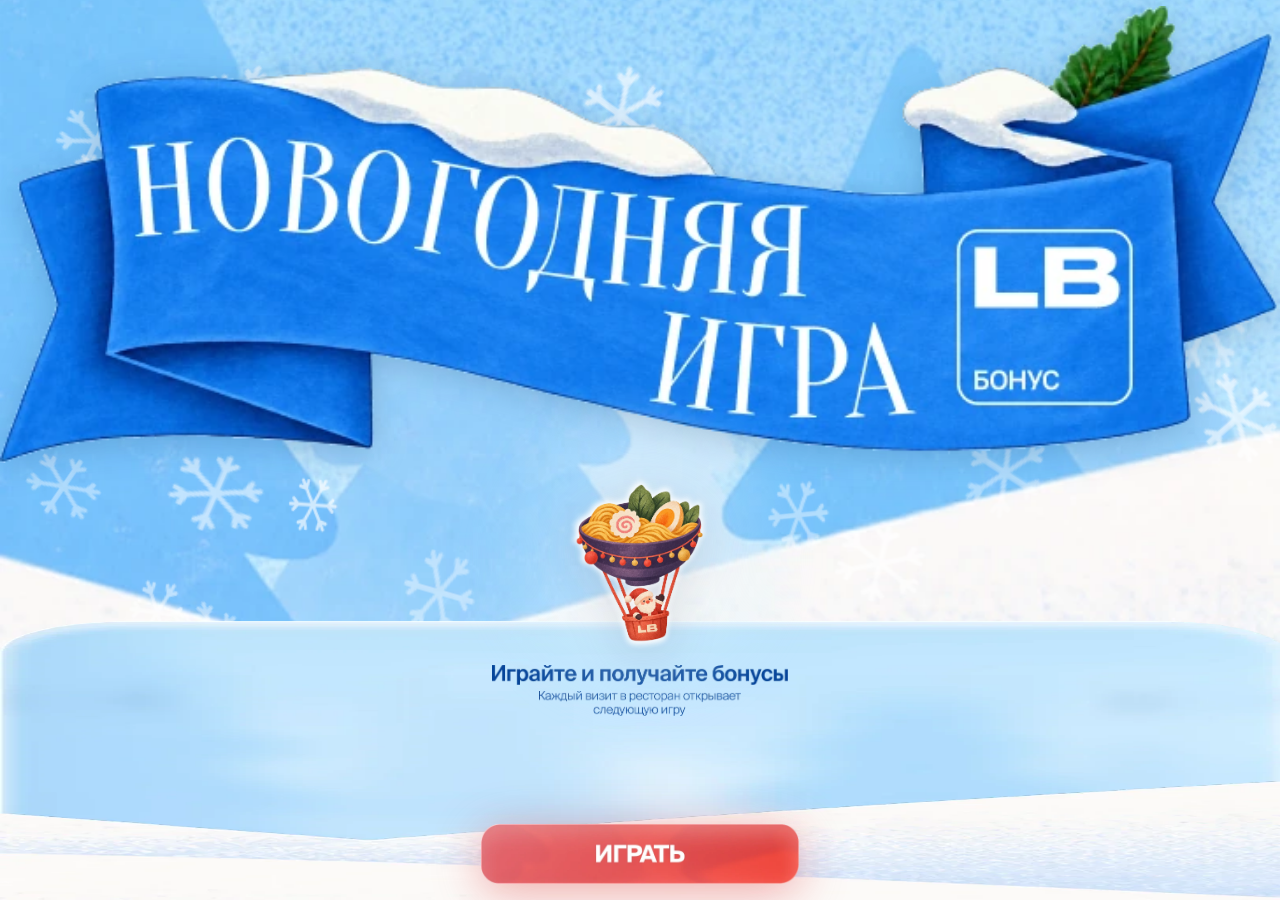
==== index.html @ a358e7d7 "fix(safari): fix bottom buttons visibility in Telegram webview across all screens" ====
<!DOCTYPE html>
<html lang="ru">
<head>
    <meta charset="UTF-8">
    <meta name="viewport" content="width=device-width, initial-scale=1.0, maximum-scale=1.0, user-scalable=no, viewport-fit=cover">
    <meta name="apple-mobile-web-app-capable" content="yes">
    <meta name="apple-mobile-web-app-status-bar-style" content="black-translucent">
    <meta name="mobile-web-app-capable" content="yes">
    <meta name="theme-color" content="#7bb5e8">
    <title>Новогодняя Игра — Полет Деда Мороза на воке</title>
    <link rel="stylesheet" href="style.css?v=3.6.0">
    <!-- Non-blocking high performance font loading (instant page load on mobile) -->
    <link rel="preconnect" href="https://fonts.googleapis.com" crossorigin>
    <link rel="preconnect" href="https://fonts.gstatic.com" crossorigin>
    <link rel="stylesheet" href="https://fonts.googleapis.com/css2?family=Cormorant+Garamond:wght@600;700&family=Oranienbaum&family=Rubik:ital,wght@0,400;0,600;0,700;0,800;0,900;1,700;1,900&display=swap" media="print" onload="this.media='all'">
    <noscript>
        <link rel="stylesheet" href="https://fonts.googleapis.com/css2?family=Cormorant+Garamond:wght@600;700&family=Oranienbaum&family=Rubik:ital,wght@0,400;0,600;0,700;0,800;0,900;1,700;1,900&display=swap">
    </noscript>
    <!-- Preload critical screen transition assets for 100% flicker-free navigation -->
    <link rel="preload" as="image" href="assets/rules_title_banner.webp?v=3.2.0">
    <link rel="preload" as="image" href="assets/rules_card_1.webp">
    <link rel="preload" as="image" href="assets/rules_card_2.webp">
    <link rel="preload" as="image" href="assets/rules_card_3.webp">
    <link rel="preload" as="image" href="assets/rules_card_4.webp">
    <link rel="preload" as="image" href="assets/rules_card_5.webp">
    <link rel="preload" as="image" href="assets/rules_card_6.webp">
    <link rel="preload" as="image" href="assets/btn_next.svg">
    <link rel="preload" as="image" href="assets/btn_skip.svg">
    <link rel="preload" as="image" href="assets/rules_btn_start.webp">
</head>
<body>
    <div id="gameContainer">
        <!-- Universal Background Sky (Stable, single background for 100% flicker-free transitions) -->
        <img id="bgSky" src="assets/01_cover_bg.webp" class="figma-bg-sky" alt="Фон неба">

        <!-- Dynamic Falling Snow Canvas -->
        <canvas id="snowCanvas"></canvas>

        <!-- Main Game Canvas (World, Obstacles, Food, Santa) -->
        <canvas id="gameCanvas"></canvas>

        <!-- Gameplay HUD (Matches Figma node 1107:8 1:1) -->
        <div id="hud" class="hidden">
            <div class="hud-top-bar">
                <div id="heartsContainer" class="hud-hearts">
                    <img src="assets/heart.webp" class="hud-heart active" alt="Жизнь 1">
                    <img src="assets/heart.webp" class="hud-heart active" alt="Жизнь 2">
                    <img src="assets/heart.webp" class="hud-heart active" alt="Жизнь 3">
                </div>
                <div id="scoreBadge" class="hud-score-badge">БАЛЛЫ: 0 / 300</div>
            </div>

            <!-- Full-width Progress Bar with Sliding Santa -->
            <div class="hud-progress-container">
                <div class="hud-progress-track">
                    <div id="progressFill" class="hud-progress-fill"></div>
                    <img id="progressCoin" src="assets/progress_santa.webp" class="hud-progress-coin" alt="Дед Мороз">
                </div>
            </div>
        </div>

        <!-- SCREEN 1: Cover Screen -->
        <div id="startScreen" class="cover-elements-container">
            <div class="cover-top-box">
                <img src="assets/cover_title_banner.webp" class="cover-ribbon-banner" alt="Новогодняя Игра">
            </div>
            <div class="cover-santa-wrapper">
                <div class="santa-glow-circle"></div>
                <img src="assets/cover_santa.webp" class="cover-santa" alt="Дед Мороз на воке">
            </div>
            <div class="cover-bottom-plate-box">
                <img src="assets/cover_plate.webp" class="cover-plate-bg" alt="Плашка">
                <div class="cover-plate-content">
                    <div class="cover-text-group">
                        <img src="assets/cover_title.webp?v=3.1.0" class="cover-title-img" alt="Играйте и получайте бонусы">
                        <img src="assets/cover_subtitle.webp?v=3.1.0" class="cover-subtitle-img" alt="Каждый визит в ресторан открывает следующую игру">
                    </div>
                    <button id="playBtn" class="cover-play-btn" type="button" aria-label="ИГРАТЬ">
                        <img src="assets/cover_btn_play.webp?v=3.4.0" class="cover-play-btn-img" alt="ИГРАТЬ">
                    </button>
                </div>
            </div>
        </div>
        <!-- SCREEN 2: Rules Slider Screen (6 правил 1:1 как в игра_ловля) -->
        <div id="rulesScreen" class="rules-screen-container hidden">
            <!-- 1. Top Ribbon Banner -->
            <div class="rules-top-box">
                <img src="assets/rules_title_banner.webp?v=3.2.0" class="rules-ribbon-banner" alt="Правила">
            </div>

            <!-- 2. Central Card Slider & Pagination Dots -->
            <div class="rules-card-container">
                <div id="rulesCardSlot" class="rules-card-slot">
                    <img src="assets/rules_card_1.webp" class="rules-card-img" alt="Правило 1: Время взлетать!">
                </div>
                <div id="rulesPagination" class="rules-pagination">
                    <span class="pagination-dot active" data-index="0"></span>
                    <span class="pagination-dot" data-index="1"></span>
                    <span class="pagination-dot" data-index="2"></span>
                    <span class="pagination-dot" data-index="3"></span>
                    <span class="pagination-dot" data-index="4"></span>
                    <span class="pagination-dot" data-index="5"></span>
                </div>
            </div>

            <!-- 3. Bottom Buttons: Далее + Пропустить (слайды 0..4) или Старт (слайд 5) -->
            <div id="rulesBottomBox" class="rules-bottom-box">
                <div id="dualButtonsGroup" class="rules-buttons-group">
                    <button id="rulesNextBtn" class="rules-svg-btn rules-btn-next" type="button" aria-label="Далее">
                        <img src="assets/btn_next.svg" class="rules-btn-img" alt="Далее">
                    </button>
                    <button id="rulesSkipBtn" class="rules-svg-btn rules-btn-skip" type="button" aria-label="Пропустить">
                        <img src="assets/btn_skip.svg" class="rules-btn-img" alt="Пропустить">
                    </button>
                </div>
                <div id="singleStartGroup" class="rules-buttons-group hidden">
                    <button id="rulesStartBtn" class="rules-svg-btn rules-btn-start" type="button" aria-label="Старт">
                        <img src="assets/rules_btn_start.webp" class="rules-btn-img rules-btn-img-start" alt="Старт">
                    </button>
                </div>
            </div>
        </div>

        <!-- SCREEN 3: Countdown (3..2..1) -->
        <div id="countdownOverlay" class="screen-overlay hidden">
            <div class="countdown-card">
                <img id="cnt3" class="countdown-number" src="assets/count_3.webp" alt="3">
                <img id="cnt2" class="countdown-number" src="assets/count_2.webp" alt="2">
                <img id="cnt1" class="countdown-number" src="assets/count_1.webp" alt="1">
            </div>
        </div>

        <!-- Pause Modal -->
        <div id="pauseModal" class="modal-overlay hidden">
            <div class="modal-card">
                <h2>ИГРА НА ПАУЗЕ</h2>
                <p style="margin: 10px 0 20px; color: #555;">Сделайте перерыв и возвращайтесь к полету!</p>
                <button id="resumeBtn" class="modal-primary-btn" type="button">ПРОДОЛЖИТЬ</button>
            </div>
        </div>

        <!-- SCREEN 4: Экран результатов (УРОВЕНЬ: ЧЕМПИОН) 1:1 как в игра_ловля -->
        <div id="resultScreen" class="result-screen-container hidden">
            <!-- Зимняя ель слева (Figma 1:1) -->
            <img src="assets/rules_fir_tree.webp" class="rules-fir-tree" alt="Елка">

            <!-- Верхняя лента "УРОВЕНЬ: ЧЕМПИОН" -->
            <div class="result-top-box">
                <img src="assets/result_title_banner.webp" class="result-ribbon-banner" alt="Уровень: Чемпион">
            </div>

            <!-- Центральная плашка с блюдами и динамическими баллами -->
            <div class="result-card-container">
                <div class="result-card-box">
                    <img src="assets/result_plate_card.webp" class="result-plate-bg" alt="Вы заработали">
                    <div class="result-card-content">
                        <!-- Динамические баллы "+300" и монетка LB -->
                        <div class="result-score-row">
                            <span id="resultScoreValue" class="result-score-text">+300</span>
                            <img src="assets/result_coin.webp" class="result-coin-icon" alt="LB Монета">
                        </div>
                        <!-- Текстовый блок попыток и лучшего результата -->
                        <div class="result-stats-block">
                            <div id="resultAttemptsText" class="result-stat-line">Осталось попыток: 2/3</div>
                            <div id="resultBestScoreText" class="result-stat-line">Ваш лучший результат: 300</div>
                        </div>
                    </div>
                </div>
            </div>

            <!-- Нижний блок кнопок: Забрать бонусы + Попробовать еще раз -->
            <div class="result-bottom-box">
                <button id="btnClaimBonus" class="result-action-btn" type="button" aria-label="Забрать бонусы">
                    <img src="assets/result_btn_claim.webp" class="result-btn-img" alt="Забрать бонусы">
                </button>
                <button id="btnRetryGame" class="result-action-btn" type="button" aria-label="Попробовать еще раз">
                    <img src="assets/result_btn_retry.webp" class="result-btn-img" alt="Попробовать еще раз">
                </button>
            </div>
        </div>

        <!-- SCREEN 5: Финальный экран "СПАСИБО ЗА ВИЗИТ!" (1:1 из игра 3 в ряд) -->
        <div id="finalScreen" class="exit-screen-container hidden">
            <!-- Верхняя праздничная лента "СПАСИБО ЗА ВИЗИТ!" -->
            <div class="exit-ribbon-wrapper">
                <img src="assets/final_title_banner.webp?v=3.0.0" class="exit-ribbon-banner" alt="Спасибо за визит!">
            </div>

            <!-- Персонаж: Дед Мороз в воздушном шаре-воке с черной картой LB -->
            <div class="exit-santa-wrapper">
                <div class="santa-glow-circle"></div>
                <img src="assets/final_santa_balloon.webp?v=3.0.0" class="exit-santa-img" alt="Дед Мороз в воке с картой LB Бонус">
            </div>

            <!-- Ледяная плашка лояльности 1:1 как в игра 3 в ряд -->
            <div class="exit-card-box">
                <img src="assets/exit_card_clean.webp?v=3.0.0" class="exit-card-bg" alt="Ледяная плашка">
                <div class="exit-card-content">
                    <div class="exit-text-group">
                        <h2 class="exit-heading">Бонусы уже на карте<br>лояльности!<br>Ждем вас снова!</h2>
                        <p class="exit-subheading">Играйте и получайте бонусы. Каждый визит в ресторан открывает следующую игру</p>
                        <p class="exit-footnote">Списывайте до 20% от стоимости заказа в любом проекте LB Бонус до 31.01</p>
                    </div>
                    <button id="btnFinalExit" class="exit-btn-quit" type="button" aria-label="ВЫЙТИ">
                        <img src="assets/final_btn_exit.webp?v=3.0.0" class="exit-btn-quit-img" alt="ВЫЙТИ">
                    </button>
                </div>
            </div>
        </div>
    </div>

    <!-- Scripts -->
    <script src="game.js?v=3.6.0"></script>
</body>
</html>
---- style.css ----
@import url('https://fonts.googleapis.com/css2?family=Cormorant+Garamond:wght@600;700&family=Inter:wght@400;500;600;700;800&family=Rubik:ital,wght@0,400;0,600;0,700;0,800;0,900;1,700;1,900&display=swap');

@font-face {
    font-family: 'Suisse Intl';
    src: url('fonts/SuisseIntl-Regular.woff2') format('woff2'),
         url('fonts/SuisseIntl-Regular.woff') format('woff'),
         url('fonts/SuisseIntl-Regular.otf') format('opentype');
    font-weight: 400;
    font-style: normal;
    font-display: swap;
}

@font-face {
    font-family: 'Suisse Intl';
    src: url('fonts/SuisseIntl-Medium.woff2') format('woff2'),
         url('fonts/SuisseIntl-Medium.woff') format('woff'),
         url('fonts/SuisseIntl-Medium.otf') format('opentype');
    font-weight: 500;
    font-style: normal;
    font-display: swap;
}

@font-face {
    font-family: 'Suisse Intl';
    src: url('fonts/SuisseIntl-SemiBold.woff2') format('woff2'),
         url('fonts/SuisseIntl-SemiBold.woff') format('woff'),
         url('fonts/SuisseIntl-SemiBold.otf') format('opentype');
    font-weight: 600;
    font-style: normal;
    font-display: swap;
}

@font-face {
    font-family: 'Suisse Intl';
    src: url('fonts/SuisseIntl-Bold.woff2') format('woff2'),
         url('fonts/SuisseIntl-Bold.woff') format('woff'),
         url('fonts/SuisseIntl-Bold.otf') format('opentype');
    font-weight: 700;
    font-style: normal;
    font-display: swap;
}

@font-face {
    font-family: 'Oranienbaum';
    src: url('assets/fonts/Oranienbaum-Regular.ttf') format('truetype');
    font-weight: 400;
    font-style: normal;
}

@font-face {
    font-family: 'Cormorant Garamond';
    src: url('assets/fonts/CormorantGaramond-Bold.woff2') format('woff2');
    font-weight: 700;
    font-style: normal;
}

* {
    box-sizing: border-box;
    margin: 0;
    padding: 0;
    user-select: none;
    -webkit-user-select: none;
    touch-action: manipulation;
}

.hidden {
    display: none !important;
}

html {
    width: 100%;
    height: 100%;
    height: var(--app-height, 100%);
    margin: 0;
    padding: 0;
    overflow: hidden;
    background: #7bb5e8;
}

body {
    background: #7bb5e8;
    width: 100%;
    height: 100%;
    height: var(--app-height, 100%);
    max-height: var(--app-height, 100%);
    margin: 0;
    padding: 0;
    display: flex;
    justify-content: center;
    align-items: center;
    font-family: 'Rubik', sans-serif;
    overflow: hidden;
    color: #1a2a3a;
    overscroll-behavior: none;
    -webkit-overflow-scrolling: none;
    touch-action: manipulation;
    -webkit-tap-highlight-color: transparent;
    position: fixed;
    inset: 0;
}

/* Hide Netlify attribution badge so it never obscures game buttons */
[data-netlify-badge],
.netlify-badge,
[class*="netlify-badge"],
[id*="netlify-badge"],
a[href*="netlify.com"],
iframe[src*="netlify"] {
    display: none !important;
    visibility: hidden !important;
    pointer-events: none !important;
    opacity: 0 !important;
    width: 0 !important;
    height: 0 !important;
    clip: rect(0, 0, 0, 0) !important;
}

/* ========================================================
   Main Game Container — 100% Full Screen
   ======================================================== */
#gameContainer {
    position: relative;
    width: 100%;
    height: 100%;
    height: var(--app-height, 100%);
    max-height: var(--app-height, 100%);
    max-width: 100vw;
    background: #7bb5e8;
    overflow: hidden;
    margin: 0 auto;
}

/* Universal Background Sky (Permanent, stable, zero repaint) */
.figma-bg-sky {
    position: absolute;
    inset: 0;
    width: 100%;
    height: 100%;
    object-fit: cover;
    object-position: center bottom;
    z-index: 1;
    pointer-events: none;
}

/* Authentic Winter Fir Tree (1:1 from Figma Screen 2 & Screen 4) */
.rules-fir-tree {
    position: absolute;
    left: 0;
    bottom: 6.35%;
    width: 32.3%;
    height: auto;
    object-fit: contain;
    pointer-events: none;
    z-index: 3;
}

@media (max-height: 760px) {
    .rules-fir-tree {
        width: 29%;
        bottom: 5.5%;
    }
}

@media (max-height: 660px) {
    .rules-fir-tree {
        width: 26%;
        bottom: 4.5%;
    }
}

/* Dynamic Falling Snow Canvas */
#snowCanvas {
    position: absolute;
    top: 0;
    left: 0;
    width: 100%;
    height: 100%;
    z-index: 2;
    pointer-events: none;
}

/* Main Game Canvas (World, Obstacles, Food, Santa) */
#gameCanvas {
    position: absolute;
    top: 0;
    left: 0;
    width: 100%;
    height: 100%;
    z-index: 3;
}

/* Base Screen Overlay */
.screen-overlay {
    position: absolute;
    top: 0;
    left: 0;
    width: 100%;
    height: 100%;
    z-index: 4;
    overflow: hidden;
    pointer-events: none;
}

/* ========================================================
   SCREEN 1: ОБЛОЖКА ИГРЫ (1:1 из игра_ловля)
   ======================================================== */
.cover-elements-container {
    position: absolute;
    top: 0;
    left: 0;
    width: 100%;
    height: 100%;
    height: var(--app-height, 100%);
    max-height: var(--app-height, 100%);
    display: flex;
    flex-direction: column;
    align-items: center;
    justify-content: space-between;
    padding: 0;
    z-index: 5;
    pointer-events: none;
    overflow: hidden;
    transition: opacity 0.3s ease-out;
    box-sizing: border-box;
}

.cover-top-box {
    width: 100%;
    display: flex;
    justify-content: center;
    padding-top: calc(max(6px, env(safe-area-inset-top)));
    z-index: 6;
    flex-shrink: 0;
    pointer-events: none;
    overflow: visible;
}

.cover-ribbon-banner {
    width: 100vw;
    max-width: 100%;
    height: auto;
    object-fit: contain;
    flex-shrink: 0;
    pointer-events: none;
    filter: drop-shadow(0 6px 16px rgba(10, 45, 90, 0.20));
}

.cover-santa-wrapper {
    position: relative;
    top: 15px;
    flex: 1;
    min-height: 0;
    width: 100%;
    display: flex;
    justify-content: center;
    align-items: center;
    z-index: 10;
    pointer-events: none;
    margin-top: -10px;
    margin-bottom: -15px;
}

.santa-glow-circle {
    position: absolute;
    width: clamp(240px, 36vh, 320px);
    height: clamp(240px, 36vh, 320px);
    border-radius: 50%;
    background: radial-gradient(circle, rgba(255, 255, 255, 0.45) 0%, rgba(200, 235, 255, 0.2) 50%, rgba(255, 255, 255, 0) 75%);
    filter: blur(14px);
    z-index: -1;
    pointer-events: none;
    animation: glowPulse 3.5s ease-in-out infinite alternate;
}

@keyframes glowPulse {
    0% { transform: scale(0.95); opacity: 0.7; }
    100% { transform: scale(1.08); opacity: 1; }
}

.cover-santa {
    max-width: min(440px, 96vw);
    max-height: 108%;
    width: auto;
    height: auto;
    object-fit: contain;
    pointer-events: none;
    filter: drop-shadow(0 10px 24px rgba(10, 45, 90, 0.16));
    animation: coverSantaFloat 3.6s ease-in-out infinite;
    transform-origin: center bottom;
}

@keyframes coverSantaFloat {
    0%, 100% { transform: scale(1.14) translateY(0) rotate(0deg); }
    30% { transform: scale(1.14) translateY(-6px) rotate(1.2deg); }
    70% { transform: scale(1.14) translateY(-2px) rotate(-1deg); }
}

@keyframes santaWalkFloat {
    0%, 100% { transform: translateY(0) rotate(0deg); }
    30% { transform: translateY(-6px) rotate(1.2deg); }
    70% { transform: translateY(-2px) rotate(-1deg); }
}

.cover-bottom-plate-box {
    position: relative;
    width: 100%;
    max-width: 100%;
    height: clamp(215px, 31vh, 285px);
    flex-shrink: 0;
    z-index: 8;
    display: flex;
    flex-direction: column;
    align-items: center;
    justify-content: flex-end;
    margin-top: auto;
    margin-bottom: 0;
    overflow: visible;
    pointer-events: none;
}

.cover-plate-bg {
    position: absolute;
    bottom: 0;
    left: 0;
    width: 100%;
    height: 100%;
    object-fit: fill;
    display: block;
    pointer-events: none;
}

.cover-plate-content {
    position: relative;
    z-index: 9;
    width: 100%;
    height: 100%;
    display: flex;
    flex-direction: column;
    align-items: center;
    justify-content: flex-start;
    padding-top: clamp(26px, 4vh, 38px);
    padding-left: 20px;
    padding-right: 20px;
    padding-bottom: calc(max(10px, env(safe-area-inset-bottom)) + 6px);
    pointer-events: auto;
    box-sizing: border-box;
}

.cover-text-group {
    width: min(320px, 88vw);
    display: flex;
    flex-direction: column;
    align-items: center;
    justify-content: flex-start;
    margin-top: 8px;
    margin-bottom: clamp(6px, 1.4vh, 14px);
    flex-shrink: 0;
}

.cover-title-img {
    width: calc(min(320px, 88vw) * (289 / 312));
    max-height: clamp(28px, 4vh, 38px);
    height: auto;
    object-fit: contain;
    display: block;
    margin-bottom: 6px;
    flex-shrink: 0;
}

.cover-subtitle-img {
    width: min(224px, 68vw);
    max-height: clamp(20px, 2.8vh, 28px);
    height: auto;
    object-fit: contain;
    display: block;
    flex-shrink: 0;
}

.cover-play-btn {
    background: transparent;
    border: none;
    outline: none;
    cursor: pointer;
    padding: 0;
    margin: 0;
    display: flex;
    justify-content: center;
    align-items: center;
    transition: transform 0.12s ease, filter 0.12s ease;
    margin-top: auto;
    flex-shrink: 0;
}

.cover-play-btn-img {
    width: min(340px, 88vw);
    max-height: clamp(48px, 7vh, 60px);
    height: auto;
    object-fit: contain;
    display: block;
    pointer-events: none;
    filter: drop-shadow(0 8px 24px rgba(220, 45, 45, 0.40));
}

.cover-play-btn:active {
    transform: scale(0.96);
    filter: brightness(0.95);
}

/* ========================================================
   SCREEN 2: ЭКРАН ПРАВИЛ (1:1 из игра_ловля)
   ======================================================== */
.rules-screen-container {
    position: absolute;
    top: 0;
    left: 0;
    width: 100%;
    height: 100%;
    height: var(--app-height, 100%);
    max-height: var(--app-height, 100%);
    display: flex;
    flex-direction: column;
    align-items: center;
    justify-content: space-between;
    padding-top: calc(max(4px, env(safe-area-inset-top)));
    padding-bottom: calc(max(8px, env(safe-area-inset-bottom)) + 4px);
    z-index: 10;
    pointer-events: auto;
    overflow: hidden;
    animation: fadeInScreen 0.28s ease-out;
    box-sizing: border-box;
}

@keyframes fadeInScreen {
    from { opacity: 0; transform: scale(0.99); }
    to { opacity: 1; transform: scale(1); }
}

.rules-top-box {
    width: 100%;
    display: flex;
    justify-content: center;
    padding-top: calc(max(4px, env(safe-area-inset-top)));
    z-index: 11;
    flex-shrink: 0;
    pointer-events: none;
}

.rules-ribbon-banner {
    width: 100vw;
    max-width: 100%;
    max-height: clamp(65px, 11vh, 95px);
    height: auto;
    object-fit: contain;
    flex-shrink: 0;
    pointer-events: none;
    filter: drop-shadow(0 6px 16px rgba(10, 45, 90, 0.20));
    image-rendering: -webkit-optimize-contrast;
}

.rules-card-container {
    flex: 1;
    width: 100%;
    display: flex;
    flex-direction: column;
    align-items: center;
    justify-content: center;
    padding: 0 8px;
    margin-top: 0;
    margin-bottom: 0;
    z-index: 12;
    min-height: 0;
}

.rules-card-slot {
    width: min(316px, 82vw, calc((var(--app-height, 100vh) - 250px) * 0.95));
    aspect-ratio: 1 / 1;
    display: flex;
    align-items: center;
    justify-content: center;
    position: relative;
    flex-shrink: 0;
}

.rules-card-img {
    width: 100%;
    height: 100%;
    object-fit: contain;
    filter: drop-shadow(0 14px 30px rgba(10, 45, 90, 0.20));
    pointer-events: none;
    user-select: none;
    display: block;
    transition: opacity 0.15s ease-out;
}

.rules-pagination {
    display: flex;
    align-items: center;
    justify-content: center;
    gap: 8px;
    margin-top: 14px;
    margin-bottom: 0;
    z-index: 12;
    flex-shrink: 0;
}

.pagination-dot {
    width: 9px;
    height: 9px;
    border-radius: 50%;
    background-color: rgba(255, 255, 255, 0.45);
    transition: all 0.2s ease;
    box-shadow: 0 1px 3px rgba(0, 0, 0, 0.15);
    cursor: pointer;
}

.pagination-dot.active {
    width: 11px;
    height: 11px;
    background-color: #FFFFFF;
    box-shadow: 0 0 6px rgba(255, 255, 255, 0.9), 0 2px 4px rgba(10, 45, 90, 0.25);
    transform: scale(1.15);
}

.rules-bottom-box {
    width: 100%;
    display: flex;
    flex-direction: column;
    align-items: center;
    z-index: 12;
    flex-shrink: 0;
}

.rules-buttons-group {
    width: 100%;
    display: flex;
    flex-direction: column;
    align-items: center;
    gap: 0px;
}

.rules-svg-btn {
    background: transparent;
    border: none;
    outline: none;
    cursor: pointer;
    padding: 0;
    margin: 0;
    display: flex;
    justify-content: center;
    align-items: center;
    transition: transform 0.12s ease, filter 0.12s ease;
}

.rules-btn-skip {
    margin-top: -38px;
}

.rules-btn-img {
    width: min(340px, 90vw);
    max-height: clamp(46px, 6.8vh, 56px);
    height: auto;
    object-fit: contain;
    display: block;
    pointer-events: none;
}

.rules-btn-img-start {
    width: min(330px, 88vw);
    max-height: clamp(46px, 6.8vh, 56px);
    height: auto;
    margin-top: -6px;
    margin-bottom: 4px;
}

.rules-svg-btn:active {
    transform: scale(0.96);
    filter: brightness(0.95);
}

/* ========================================================
   SCREEN 4: RESULT SCREEN (Размер плашек и кнопок 1:1 из игра 3 в ряд)
   ======================================================== */
.result-screen-container {
    position: absolute;
    inset: 0;
    width: 100%;
    height: 100%;
    height: var(--app-height, 100%);
    max-height: var(--app-height, 100%);
    z-index: 25;
    display: flex;
    flex-direction: column;
    align-items: center;
    justify-content: space-between;
    padding-top: calc(max(6px, env(safe-area-inset-top)) + 2px);
    padding-bottom: calc(max(10px, env(safe-area-inset-bottom)) + 6px);
    animation: fadeInScreen 0.28s ease-out;
    pointer-events: auto;
    box-sizing: border-box;
    overflow: hidden;
}

/* Верхняя лента */
.result-top-box {
    width: 100%;
    display: flex;
    justify-content: center;
    align-items: flex-start;
    flex-shrink: 0;
    pointer-events: none;
    z-index: 12;
}

.result-ribbon-banner {
    width: min(360px, 94vw);
    max-height: clamp(65px, 11vh, 92px);
    height: auto;
    object-fit: contain;
    display: block;
    filter: drop-shadow(0 6px 16px rgba(10, 45, 90, 0.20));
}

/* Центральная плашка набранных баллов (1:1 из игра 3 в ряд) */
.result-card-container {
    flex: 1;
    width: 100%;
    display: flex;
    align-items: center;
    justify-content: center;
    padding: 0 12px;
    z-index: 12;
    min-height: 0;
    margin-top: 2px;
    margin-bottom: 4px;
}

.result-card-box {
    position: relative;
    width: min(316px, 82vw, calc((var(--app-height, 100vh) - 260px) * 0.90));
    aspect-ratio: 740 / 744;
    max-height: calc(var(--app-height, 100vh) - 250px);
    display: flex;
    align-items: center;
    justify-content: center;
    flex-shrink: 0;
}

.result-plate-bg {
    position: absolute;
    inset: 0;
    width: 100%;
    height: 100%;
    object-fit: contain;
    filter: drop-shadow(0 14px 30px rgba(10, 45, 90, 0.20));
    pointer-events: none;
}

.result-card-content {
    position: relative;
    z-index: 2;
    width: 100%;
    height: 100%;
    display: flex;
    flex-direction: column;
    align-items: center;
    justify-content: flex-start;
    padding-top: 24%;
}

/* Строка динамического счета "+300" и большая монетка */
.result-score-row {
    display: flex;
    align-items: center;
    justify-content: center;
    gap: 8px;
    margin-bottom: 4%;
}

.result-score-text {
    font-family: 'Suisse Intl', -apple-system, BlinkMacSystemFont, "Segoe UI", Roboto, sans-serif;
    font-weight: 700;
    font-size: clamp(38px, 11vw, 56px);
    line-height: 0.99;
    letter-spacing: -0.03em;
    color: #05449A;
    -webkit-text-stroke: 1.2px #0039B5;
    paint-order: stroke fill;
    text-shadow: none;
}

.result-coin-icon {
    width: clamp(42px, 11vw, 58px);
    height: clamp(42px, 11vw, 58px);
    object-fit: contain;
    filter: drop-shadow(0 4px 8px rgba(220, 80, 0, 0.35));
    transform: translateY(-2px);
    flex-shrink: 0;
}

/* Блок статистики: Осталось попыток / Лучший результат */
.result-stats-block {
    display: flex;
    flex-direction: column;
    align-items: center;
    justify-content: center;
    gap: 3px;
}

.result-stat-line {
    font-family: 'Suisse Intl', sans-serif;
    font-weight: 500;
    font-size: clamp(13px, 3.6vw, 15px);
    line-height: 1.3;
    letter-spacing: -0.02em;
    color: #05449A;
    text-align: center;
}

/* Нижний блок кнопок */
.result-bottom-box {
    width: 100%;
    display: flex;
    flex-direction: column;
    align-items: center;
    justify-content: center;
    gap: 0;
    z-index: 12;
    flex-shrink: 0;
    margin-top: auto;
}

.result-action-btn {
    background: transparent;
    border: none;
    outline: none;
    padding: 0;
    margin: 0;
    cursor: pointer;
    display: flex;
    justify-content: center;
    align-items: center;
    width: min(330px, 88vw);
    max-height: clamp(46px, 6.8vh, 56px);
    transition: transform 0.12s ease, filter 0.12s ease;
    -webkit-tap-highlight-color: transparent;
}

.result-action-btn:active {
    transform: scale(0.96);
    filter: brightness(0.95);
}

.result-action-btn:nth-child(2) {
    margin-top: clamp(-14px, -2vh, -6px);
}

.result-btn-img {
    width: 100%;
    max-height: clamp(46px, 6.8vh, 56px);
    height: auto;
    object-fit: contain;
    display: block;
    pointer-events: none;
}


/* ========================================================
   Gameplay HUD — 100% Matches Figma node 1107:8
   ======================================================== */
#hud {
    position: absolute;
    top: 0;
    left: 0;
    right: 0;
    box-sizing: border-box;
    z-index: 12;
    pointer-events: none;
    padding: calc(max(14px, env(safe-area-inset-top)) + 8px) 20px 0 20px;
}

.hud-top-bar {
    display: flex;
    justify-content: space-between;
    align-items: center;
    width: 100%;
}

.hud-hearts {
    display: flex;
    gap: 5px;
    align-items: center;
}

.hud-heart {
    width: 26px;
    height: 24px;
    object-fit: contain;
    filter: drop-shadow(0 2px 4px rgba(0, 0, 0, 0.25));
    transition: transform 0.2s ease, filter 0.2s ease, opacity 0.2s ease;
}

.hud-heart.lost {
    filter: grayscale(1) opacity(0.28);
    transform: scale(0.88);
}

.hud-score-badge {
    background: linear-gradient(180deg, #ff8412 0%, #ff5e00 100%);
    border: 1.5px solid rgba(255, 255, 255, 0.45);
    border-radius: 20px;
    padding: 6px 18px;
    font-family: 'Rubik', sans-serif;
    font-weight: 900;
    font-size: 15px;
    color: #ffffff;
    letter-spacing: 0.5px;
    box-shadow: 0 4px 14px rgba(255, 94, 0, 0.45);
    white-space: nowrap;
}

.hud-progress-container {
    width: 100%;
    margin-top: 10px;
    position: relative;
    padding: 0 2px;
}

.hud-progress-track {
    position: relative;
    width: 100%;
    height: 10px;
    background: rgba(255, 255, 255, 0.45);
    border-radius: 10px;
    overflow: visible;
    box-shadow: inset 0 1px 3px rgba(0, 0, 0, 0.2);
}

.hud-progress-fill {
    width: 0%;
    height: 100%;
    background: linear-gradient(90deg, #ff9f1c 0%, #ff5e00 100%);
    border-radius: 10px;
    transition: width 0.15s ease-out;
}

.hud-progress-coin {
    position: absolute;
    top: 50%;
    left: 0%;
    transform: translate(-50%, -50%);
    width: 32px;
    height: 32px;
    object-fit: contain;
    filter: drop-shadow(0 2px 6px rgba(0, 0, 0, 0.35));
    transition: left 0.15s ease-out;
    pointer-events: none;
    z-index: 2;
}

/* ========================================================
   SCREEN 3: Countdown (3..2..1)
   ======================================================== */
#countdownOverlay {
    position: absolute;
    inset: 0;
    display: flex;
    justify-content: center;
    align-items: center;
    background: transparent;
    pointer-events: none;
    z-index: 15;
}

.countdown-card {
    position: absolute;
    top: clamp(90px, 15vh, 140px);
    bottom: calc(max(16px, env(safe-area-inset-bottom)) + 20px);
    left: 50%;
    transform: translateX(-50%);
    width: min(352px, 90%);
    background: rgba(255, 255, 255, 0.08);
    backdrop-filter: blur(5px);
    -webkit-backdrop-filter: blur(5px);
    border: 1.5px solid rgba(255, 255, 255, 0.65);
    border-radius: 20px;
    box-shadow: 0 5px 15px rgba(0, 0, 0, 0.08),
                inset 1px 1px 2px rgba(255, 255, 255, 0.7),
                inset -1px -1px 2px rgba(255, 255, 255, 0.25);
    pointer-events: none;
    overflow: hidden;
    display: flex;
    justify-content: center;
    align-items: center;
}

.countdown-number {
    position: absolute;
    height: clamp(100px, 18vh, 140px);
    width: auto;
    object-fit: contain;
    filter: drop-shadow(0 10px 20px rgba(220, 60, 0, 0.35));
    opacity: 0;
    pointer-events: none;
    will-change: transform, opacity;
}

.countdown-number.active {
    animation: smoothCountdownPop 0.95s cubic-bezier(0.2, 0.8, 0.25, 1) forwards;
}

@keyframes smoothCountdownPop {
    0% {
        transform: scale(0.4);
        opacity: 0;
    }
    22% {
        transform: scale(1.1);
        opacity: 1;
    }
    40% {
        transform: scale(1.0);
        opacity: 1;
    }
    78% {
        transform: scale(1.0);
        opacity: 1;
    }
    100% {
        transform: scale(0.9);
        opacity: 0;
    }
}

/* ========================================================
   Pause Modal
   ======================================================== */
.modal-overlay {
    position: absolute;
    top: 0;
    left: 0;
    width: 100%;
    height: 100%;
    background: rgba(10, 25, 45, 0.65);
    backdrop-filter: blur(10px);
    -webkit-backdrop-filter: blur(10px);
    display: flex;
    justify-content: center;
    align-items: center;
    z-index: 20;
    pointer-events: auto;
}

.modal-card {
    background: rgba(255, 255, 255, 0.95);
    border-radius: 24px;
    padding: 32px 24px;
    text-align: center;
    width: 310px;
    max-width: 86%;
    box-shadow: 0 16px 40px rgba(0, 0, 0, 0.3);
    animation: popModal 0.25s cubic-bezier(0.175, 0.885, 0.32, 1.275);
}

@keyframes popModal {
    0% { transform: scale(0.85); opacity: 0; }
    100% { transform: scale(1); opacity: 1; }
}

.modal-card h2 {
    font-family: 'Rubik', sans-serif;
    font-weight: 800;
    font-size: 20px;
    color: #1a2a3a;
    letter-spacing: 0.5px;
}

.modal-primary-btn {
    background: linear-gradient(180deg, #ff8412 0%, #ff5e00 100%);
    color: #ffffff;
    border: none;
    border-radius: 16px;
    padding: 14px 28px;
    font-family: 'Rubik', sans-serif;
    font-weight: 700;
    font-size: 16px;
    cursor: pointer;
    box-shadow: 0 6px 18px rgba(255, 94, 0, 0.35);
    transition: transform 0.12s ease;
    width: 100%;
}

.modal-primary-btn:active {
    transform: scale(0.96);
}



/* ========================================================
   SCREEN 5: Финальный экран "СПАСИБО ЗА ВИЗИТ!"
   (Расположение и масштаб элементов 1:1 из игра 3 в ряд)
   ======================================================== */
#finalScreen,
.exit-screen-container {
    position: absolute;
    inset: 0;
    width: 100%;
    height: 100%;
    height: var(--app-height, 100%);
    max-height: var(--app-height, 100%);
    z-index: 25;
    overflow: hidden;
    animation: fadeInScreen 0.3s ease-out forwards;
    pointer-events: auto;
    display: flex;
    flex-direction: column;
    align-items: center;
    justify-content: space-between;
    box-sizing: border-box;
}

.exit-ribbon-wrapper {
    position: absolute;
    top: 0;
    left: 0;
    width: 100%;
    display: flex;
    justify-content: center;
    align-items: center;
    padding-top: calc(max(6px, env(safe-area-inset-top)));
    z-index: 10;
    pointer-events: none;
}

.exit-ribbon-banner {
    width: 100vw;
    max-width: 100%;
    max-height: clamp(65px, 11vh, 95px);
    height: auto;
    object-fit: contain;
    filter: drop-shadow(0 8px 20px rgba(10, 45, 90, 0.22));
    display: block;
}

.exit-santa-wrapper {
    position: absolute;
    top: 18%;
    left: 50%;
    transform: translateX(-50%);
    width: min(334px, 88vw);
    height: 42%;
    max-height: 380px;
    display: flex;
    justify-content: center;
    align-items: center;
    z-index: 10;
    pointer-events: none;
}

.exit-santa-img {
    width: 100%;
    height: 100%;
    object-fit: contain;
    display: block;
    filter: drop-shadow(0 10px 24px rgba(10, 45, 90, 0.16));
    animation: santaWalkFloat 3.8s ease-in-out infinite;
}

.exit-card-box {
    position: absolute;
    bottom: 0;
    left: 0;
    width: 100%;
    height: clamp(230px, 35vh, 320px);
    min-height: 220px;
    max-height: 320px;
    z-index: 8;
    display: flex;
    flex-direction: column;
    align-items: center;
    justify-content: flex-end;
    overflow: visible;
    pointer-events: none;
}

.exit-card-bg {
    position: absolute;
    inset: 0;
    width: 100%;
    height: 100%;
    object-fit: fill;
    display: block;
    pointer-events: none;
    filter: drop-shadow(0 6px 20px rgba(10, 45, 90, 0.15));
}

.exit-card-content {
    position: relative;
    z-index: 9;
    width: 100%;
    height: 100%;
    display: flex;
    flex-direction: column;
    align-items: flex-start;
    justify-content: space-between;
    padding-top: clamp(28px, 4.5vh, 42px);
    padding-left: clamp(20px, 5.5vw, 26px);
    padding-right: clamp(20px, 5.5vw, 26px);
    padding-bottom: calc(max(10px, env(safe-area-inset-bottom)) + 8px);
    box-sizing: border-box;
    pointer-events: auto;
}

.exit-text-group {
    width: 100%;
    display: flex;
    flex-direction: column;
    align-items: flex-start;
    text-align: left;
    margin-bottom: clamp(4px, 1vh, 8px);
    pointer-events: none;
}

.exit-heading {
    font-family: 'Suisse Intl', 'Rubik', sans-serif;
    font-weight: 800;
    font-size: clamp(18px, 4.8vw, 22px);
    line-height: 1.16;
    color: #05449A;
    margin: 0 0 clamp(4px, 0.8vh, 6px) 0;
    letter-spacing: -0.2px;
}

.exit-subheading {
    font-family: 'Suisse Intl', 'Rubik', sans-serif;
    font-weight: 400;
    font-size: clamp(11.5px, 3vw, 13px);
    line-height: 1.34;
    color: #05449A;
    margin: 0 0 clamp(4px, 0.8vh, 6px) 0;
}

.exit-footnote {
    font-family: 'Suisse Intl', 'Rubik', sans-serif;
    font-weight: 400;
    font-size: clamp(9px, 2.3vw, 10.5px);
    line-height: 1.28;
    color: #3b7bbd;
    margin: 0;
    opacity: 0.95;
}

.exit-btn-quit {
    width: 100%;
    max-width: 340px;
    height: auto;
    margin: 0 auto;
    display: flex;
    justify-content: center;
    align-items: center;
    background: transparent;
    border: none;
    outline: none;
    cursor: pointer;
    padding: 0;
    transition: transform 0.12s ease, filter 0.12s ease;
    -webkit-tap-highlight-color: transparent;
    pointer-events: auto;
    max-height: clamp(46px, 6.8vh, 56px);
}

.exit-btn-quit-img {
    width: min(330px, 86vw);
    max-height: clamp(46px, 6.8vh, 56px);
    height: auto;
    display: block;
    object-fit: contain;
    filter: drop-shadow(0 6px 16px rgba(10, 45, 90, 0.22));
}

.exit-btn-quit:active {
    transform: scale(0.97);
    filter: brightness(0.95);
}
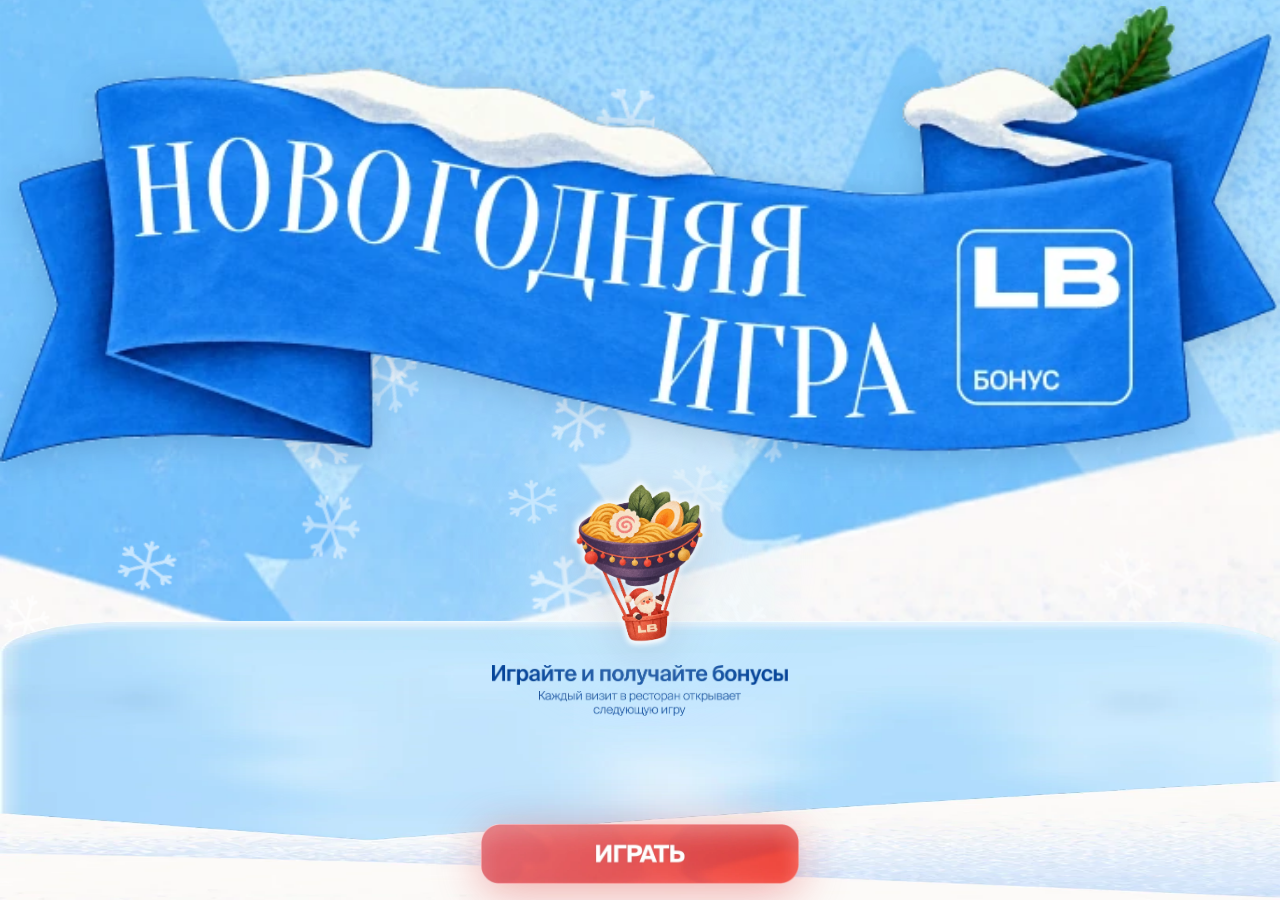
==== commit e828ee01: "feat(scoring): fixed +15 points per caught item, 300 points maximum cap" ====
--- a/index.html
+++ b/index.html
@@ -8,7 +8,7 @@
     <meta name="mobile-web-app-capable" content="yes">
     <meta name="theme-color" content="#7bb5e8">
     <title>Новогодняя Игра — Полет Деда Мороза на воке</title>
-    <link rel="stylesheet" href="style.css?v=3.6.0">
+    <link rel="stylesheet" href="style.css?v=3.6.1">
     <!-- Non-blocking high performance font loading (instant page load on mobile) -->
     <link rel="preconnect" href="https://fonts.googleapis.com" crossorigin>
     <link rel="preconnect" href="https://fonts.gstatic.com" crossorigin>
@@ -210,6 +210,6 @@
     </div>
 
     <!-- Scripts -->
-    <script src="game.js?v=3.6.0"></script>
+    <script src="game.js?v=3.6.1"></script>
 </body>
 </html>
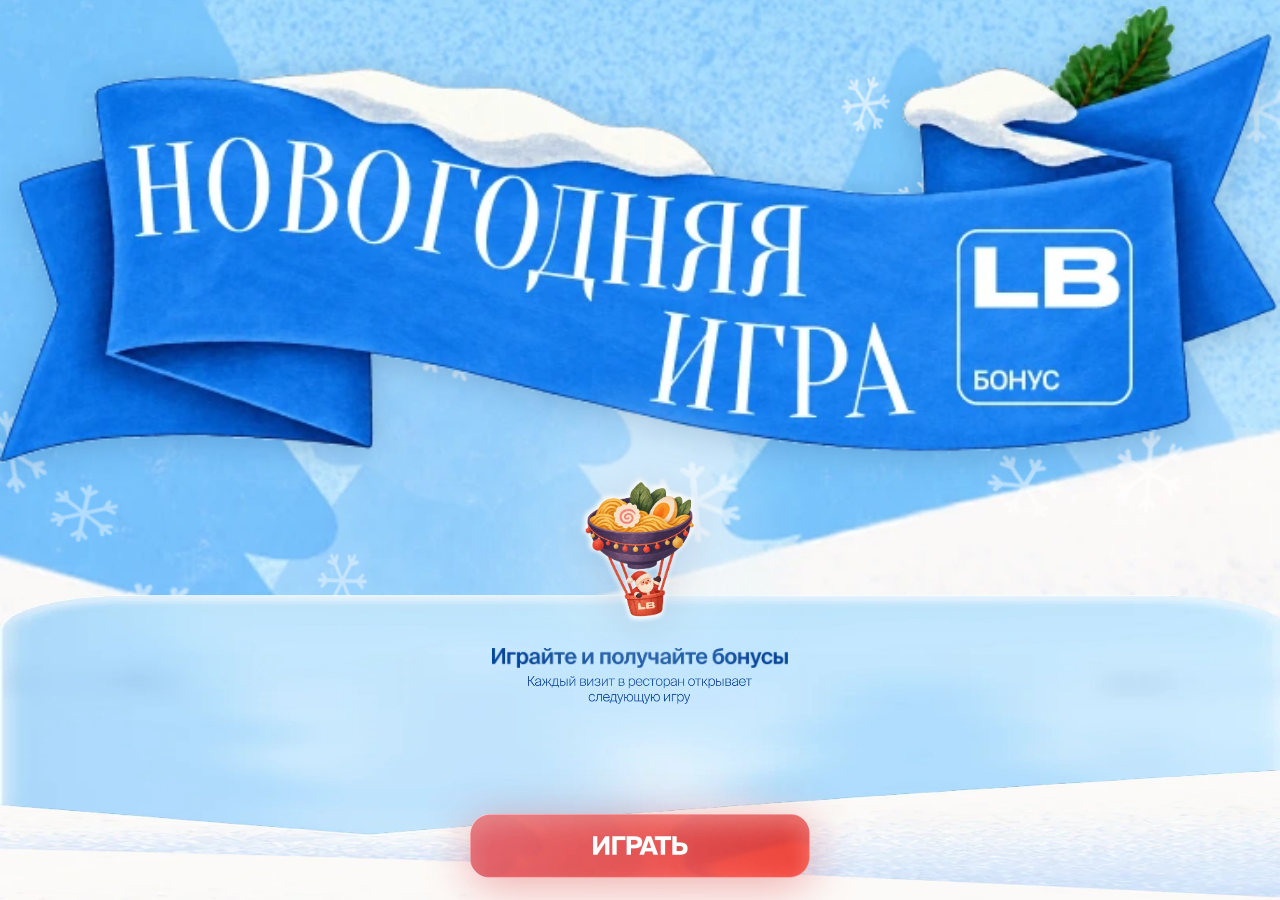
==== commit 11faf60d: "revert: rollback layout styles to stable version b8b3a88, keep +15 points scoring, bump v3.7.0" ====
--- a/index.html
+++ b/index.html
@@ -8,7 +8,7 @@
     <meta name="mobile-web-app-capable" content="yes">
     <meta name="theme-color" content="#7bb5e8">
     <title>Новогодняя Игра — Полет Деда Мороза на воке</title>
-    <link rel="stylesheet" href="style.css?v=3.6.1">
+    <link rel="stylesheet" href="style.css?v=3.7.0">
     <!-- Non-blocking high performance font loading (instant page load on mobile) -->
     <link rel="preconnect" href="https://fonts.googleapis.com" crossorigin>
     <link rel="preconnect" href="https://fonts.gstatic.com" crossorigin>
@@ -210,6 +210,6 @@
     </div>
 
     <!-- Scripts -->
-    <script src="game.js?v=3.6.1"></script>
+    <script src="game.js?v=3.7.0"></script>
 </body>
 </html>
--- a/style.css
+++ b/style.css
@@ -70,7 +70,6 @@
 html {
     width: 100%;
     height: 100%;
-    height: var(--app-height, 100%);
     margin: 0;
     padding: 0;
     overflow: hidden;
@@ -81,8 +80,9 @@
     background: #7bb5e8;
     width: 100%;
     height: 100%;
-    height: var(--app-height, 100%);
-    max-height: var(--app-height, 100%);
+    min-height: 100%;
+    min-height: 100dvh;
+    min-height: -webkit-fill-available;
     margin: 0;
     padding: 0;
     display: flex;
@@ -95,8 +95,6 @@
     -webkit-overflow-scrolling: none;
     touch-action: manipulation;
     -webkit-tap-highlight-color: transparent;
-    position: fixed;
-    inset: 0;
 }
 
 /* Hide Netlify attribution badge so it never obscures game buttons */
@@ -122,8 +120,9 @@
     position: relative;
     width: 100%;
     height: 100%;
-    height: var(--app-height, 100%);
-    max-height: var(--app-height, 100%);
+    min-height: 100%;
+    min-height: 100dvh;
+    min-height: -webkit-fill-available;
     max-width: 100vw;
     background: #7bb5e8;
     overflow: hidden;
@@ -210,8 +209,6 @@
     left: 0;
     width: 100%;
     height: 100%;
-    height: var(--app-height, 100%);
-    max-height: var(--app-height, 100%);
     display: flex;
     flex-direction: column;
     align-items: center;
@@ -221,7 +218,6 @@
     pointer-events: none;
     overflow: hidden;
     transition: opacity 0.3s ease-out;
-    box-sizing: border-box;
 }
 
 .cover-top-box {
@@ -305,7 +301,7 @@
     position: relative;
     width: 100%;
     max-width: 100%;
-    height: clamp(215px, 31vh, 285px);
+    height: clamp(250px, 34vh, 305px);
     flex-shrink: 0;
     z-index: 8;
     display: flex;
@@ -338,12 +334,11 @@
     flex-direction: column;
     align-items: center;
     justify-content: flex-start;
-    padding-top: clamp(26px, 4vh, 38px);
+    padding-top: clamp(34px, 4.8vh, 44px);
     padding-left: 20px;
     padding-right: 20px;
-    padding-bottom: calc(max(10px, env(safe-area-inset-bottom)) + 6px);
+    padding-bottom: calc(max(16px, env(safe-area-inset-bottom)) + 6px);
     pointer-events: auto;
-    box-sizing: border-box;
 }
 
 .cover-text-group {
@@ -352,24 +347,22 @@
     flex-direction: column;
     align-items: center;
     justify-content: flex-start;
-    margin-top: 8px;
-    margin-bottom: clamp(6px, 1.4vh, 14px);
+    margin-top: 10px;
+    margin-bottom: clamp(10px, 1.8vh, 18px);
     flex-shrink: 0;
 }
 
 .cover-title-img {
     width: calc(min(320px, 88vw) * (289 / 312));
-    max-height: clamp(28px, 4vh, 38px);
     height: auto;
     object-fit: contain;
     display: block;
-    margin-bottom: 6px;
+    margin-bottom: 8px;
     flex-shrink: 0;
 }
 
 .cover-subtitle-img {
     width: min(224px, 68vw);
-    max-height: clamp(20px, 2.8vh, 28px);
     height: auto;
     object-fit: contain;
     display: block;
@@ -393,7 +386,6 @@
 
 .cover-play-btn-img {
     width: min(340px, 88vw);
-    max-height: clamp(48px, 7vh, 60px);
     height: auto;
     object-fit: contain;
     display: block;
@@ -415,19 +407,15 @@
     left: 0;
     width: 100%;
     height: 100%;
-    height: var(--app-height, 100%);
-    max-height: var(--app-height, 100%);
     display: flex;
     flex-direction: column;
     align-items: center;
     justify-content: space-between;
-    padding-top: calc(max(4px, env(safe-area-inset-top)));
-    padding-bottom: calc(max(8px, env(safe-area-inset-bottom)) + 4px);
+    padding-bottom: calc(max(10px, env(safe-area-inset-bottom)) + 2px);
     z-index: 10;
     pointer-events: auto;
     overflow: hidden;
     animation: fadeInScreen 0.28s ease-out;
-    box-sizing: border-box;
 }
 
 @keyframes fadeInScreen {
@@ -448,7 +436,6 @@
 .rules-ribbon-banner {
     width: 100vw;
     max-width: 100%;
-    max-height: clamp(65px, 11vh, 95px);
     height: auto;
     object-fit: contain;
     flex-shrink: 0;
@@ -468,11 +455,10 @@
     margin-top: 0;
     margin-bottom: 0;
     z-index: 12;
-    min-height: 0;
 }
 
 .rules-card-slot {
-    width: min(316px, 82vw, calc((var(--app-height, 100vh) - 250px) * 0.95));
+    width: min(324px, 84vw);
     aspect-ratio: 1 / 1;
     display: flex;
     align-items: center;
@@ -556,8 +542,7 @@
 }
 
 .rules-btn-img {
-    width: min(340px, 90vw);
-    max-height: clamp(46px, 6.8vh, 56px);
+    width: min(358px, 94vw);
     height: auto;
     object-fit: contain;
     display: block;
@@ -565,11 +550,10 @@
 }
 
 .rules-btn-img-start {
-    width: min(330px, 88vw);
-    max-height: clamp(46px, 6.8vh, 56px);
-    height: auto;
-    margin-top: -6px;
-    margin-bottom: 4px;
+    width: min(340px, 89vw);
+    height: auto;
+    margin-top: -10px;
+    margin-bottom: 6px;
 }
 
 .rules-svg-btn:active {
@@ -585,19 +569,15 @@
     inset: 0;
     width: 100%;
     height: 100%;
-    height: var(--app-height, 100%);
-    max-height: var(--app-height, 100%);
     z-index: 25;
     display: flex;
     flex-direction: column;
     align-items: center;
     justify-content: space-between;
-    padding-top: calc(max(6px, env(safe-area-inset-top)) + 2px);
-    padding-bottom: calc(max(10px, env(safe-area-inset-bottom)) + 6px);
+    padding-top: calc(max(8px, env(safe-area-inset-top)) + 2px);
+    padding-bottom: calc(max(26px, env(safe-area-inset-bottom)) + 18px);
     animation: fadeInScreen 0.28s ease-out;
     pointer-events: auto;
-    box-sizing: border-box;
-    overflow: hidden;
 }
 
 /* Верхняя лента */
@@ -612,8 +592,8 @@
 }
 
 .result-ribbon-banner {
-    width: min(360px, 94vw);
-    max-height: clamp(65px, 11vh, 92px);
+    width: 100vw;
+    max-width: 100%;
     height: auto;
     object-fit: contain;
     display: block;
@@ -627,22 +607,19 @@
     display: flex;
     align-items: center;
     justify-content: center;
-    padding: 0 12px;
+    padding: 0 16px;
     z-index: 12;
-    min-height: 0;
     margin-top: 2px;
     margin-bottom: 4px;
 }
 
 .result-card-box {
     position: relative;
-    width: min(316px, 82vw, calc((var(--app-height, 100vh) - 260px) * 0.90));
+    width: min(326px, 84vw);
     aspect-ratio: 740 / 744;
-    max-height: calc(var(--app-height, 100vh) - 250px);
-    display: flex;
-    align-items: center;
-    justify-content: center;
-    flex-shrink: 0;
+    display: flex;
+    align-items: center;
+    justify-content: center;
 }
 
 .result-plate-bg {
@@ -664,7 +641,7 @@
     flex-direction: column;
     align-items: center;
     justify-content: flex-start;
-    padding-top: 24%;
+    padding-top: 26%;
 }
 
 /* Строка динамического счета "+300" и большая монетка */
@@ -672,25 +649,25 @@
     display: flex;
     align-items: center;
     justify-content: center;
-    gap: 8px;
-    margin-bottom: 4%;
+    gap: 10px;
+    margin-bottom: 5%;
 }
 
 .result-score-text {
     font-family: 'Suisse Intl', -apple-system, BlinkMacSystemFont, "Segoe UI", Roboto, sans-serif;
     font-weight: 700;
-    font-size: clamp(38px, 11vw, 56px);
+    font-size: clamp(48px, 13.5vw, 60px);
     line-height: 0.99;
     letter-spacing: -0.03em;
     color: #05449A;
-    -webkit-text-stroke: 1.2px #0039B5;
+    -webkit-text-stroke: 1.4px #0039B5;
     paint-order: stroke fill;
     text-shadow: none;
 }
 
 .result-coin-icon {
-    width: clamp(42px, 11vw, 58px);
-    height: clamp(42px, 11vw, 58px);
+    width: clamp(50px, 14vw, 62px);
+    height: clamp(50px, 14vw, 62px);
     object-fit: contain;
     filter: drop-shadow(0 4px 8px rgba(220, 80, 0, 0.35));
     transform: translateY(-2px);
@@ -703,14 +680,14 @@
     flex-direction: column;
     align-items: center;
     justify-content: center;
-    gap: 3px;
+    gap: 4px;
 }
 
 .result-stat-line {
     font-family: 'Suisse Intl', sans-serif;
     font-weight: 500;
-    font-size: clamp(13px, 3.6vw, 15px);
-    line-height: 1.3;
+    font-size: clamp(14px, 3.8vw, 16px);
+    line-height: 1.35;
     letter-spacing: -0.02em;
     color: #05449A;
     text-align: center;
@@ -726,7 +703,6 @@
     gap: 0;
     z-index: 12;
     flex-shrink: 0;
-    margin-top: auto;
 }
 
 .result-action-btn {
@@ -739,8 +715,7 @@
     display: flex;
     justify-content: center;
     align-items: center;
-    width: min(330px, 88vw);
-    max-height: clamp(46px, 6.8vh, 56px);
+    width: min(348px, 90vw);
     transition: transform 0.12s ease, filter 0.12s ease;
     -webkit-tap-highlight-color: transparent;
 }
@@ -751,12 +726,11 @@
 }
 
 .result-action-btn:nth-child(2) {
-    margin-top: clamp(-14px, -2vh, -6px);
+    margin-top: -18px;
 }
 
 .result-btn-img {
     width: 100%;
-    max-height: clamp(46px, 6.8vh, 56px);
     height: auto;
     object-fit: contain;
     display: block;
@@ -1005,8 +979,6 @@
     inset: 0;
     width: 100%;
     height: 100%;
-    height: var(--app-height, 100%);
-    max-height: var(--app-height, 100%);
     z-index: 25;
     overflow: hidden;
     animation: fadeInScreen 0.3s ease-out forwards;
@@ -1015,7 +987,6 @@
     flex-direction: column;
     align-items: center;
     justify-content: space-between;
-    box-sizing: border-box;
 }
 
 .exit-ribbon-wrapper {
@@ -1034,7 +1005,6 @@
 .exit-ribbon-banner {
     width: 100vw;
     max-width: 100%;
-    max-height: clamp(65px, 11vh, 95px);
     height: auto;
     object-fit: contain;
     filter: drop-shadow(0 8px 20px rgba(10, 45, 90, 0.22));
@@ -1043,12 +1013,12 @@
 
 .exit-santa-wrapper {
     position: absolute;
-    top: 18%;
+    top: 20%;
     left: 50%;
     transform: translateX(-50%);
     width: min(334px, 88vw);
-    height: 42%;
-    max-height: 380px;
+    height: 47%;
+    max-height: 414px;
     display: flex;
     justify-content: center;
     align-items: center;
@@ -1070,9 +1040,9 @@
     bottom: 0;
     left: 0;
     width: 100%;
-    height: clamp(230px, 35vh, 320px);
-    min-height: 220px;
-    max-height: 320px;
+    height: 39.5%;
+    min-height: 275px;
+    max-height: 345px;
     z-index: 8;
     display: flex;
     flex-direction: column;
@@ -1102,10 +1072,10 @@
     flex-direction: column;
     align-items: flex-start;
     justify-content: space-between;
-    padding-top: clamp(28px, 4.5vh, 42px);
+    padding-top: clamp(40px, 6vh, 52px);
     padding-left: clamp(20px, 5.5vw, 26px);
     padding-right: clamp(20px, 5.5vw, 26px);
-    padding-bottom: calc(max(10px, env(safe-area-inset-bottom)) + 8px);
+    padding-bottom: calc(max(14px, env(safe-area-inset-bottom)) + 12px);
     box-sizing: border-box;
     pointer-events: auto;
 }
@@ -1116,17 +1086,17 @@
     flex-direction: column;
     align-items: flex-start;
     text-align: left;
-    margin-bottom: clamp(4px, 1vh, 8px);
+    margin-bottom: clamp(6px, 1.2vh, 12px);
     pointer-events: none;
 }
 
 .exit-heading {
     font-family: 'Suisse Intl', 'Rubik', sans-serif;
     font-weight: 800;
-    font-size: clamp(18px, 4.8vw, 22px);
+    font-size: clamp(19px, 5vw, 23px);
     line-height: 1.16;
     color: #05449A;
-    margin: 0 0 clamp(4px, 0.8vh, 6px) 0;
+    margin: 0 0 clamp(6px, 1vh, 8px) 0;
     letter-spacing: -0.2px;
 }
 
@@ -1136,7 +1106,7 @@
     font-size: clamp(11.5px, 3vw, 13px);
     line-height: 1.34;
     color: #05449A;
-    margin: 0 0 clamp(4px, 0.8vh, 6px) 0;
+    margin: 0 0 clamp(6px, 1vh, 8px) 0;
 }
 
 .exit-footnote {
@@ -1165,12 +1135,10 @@
     transition: transform 0.12s ease, filter 0.12s ease;
     -webkit-tap-highlight-color: transparent;
     pointer-events: auto;
-    max-height: clamp(46px, 6.8vh, 56px);
 }
 
 .exit-btn-quit-img {
     width: min(330px, 86vw);
-    max-height: clamp(46px, 6.8vh, 56px);
     height: auto;
     display: block;
     object-fit: contain;
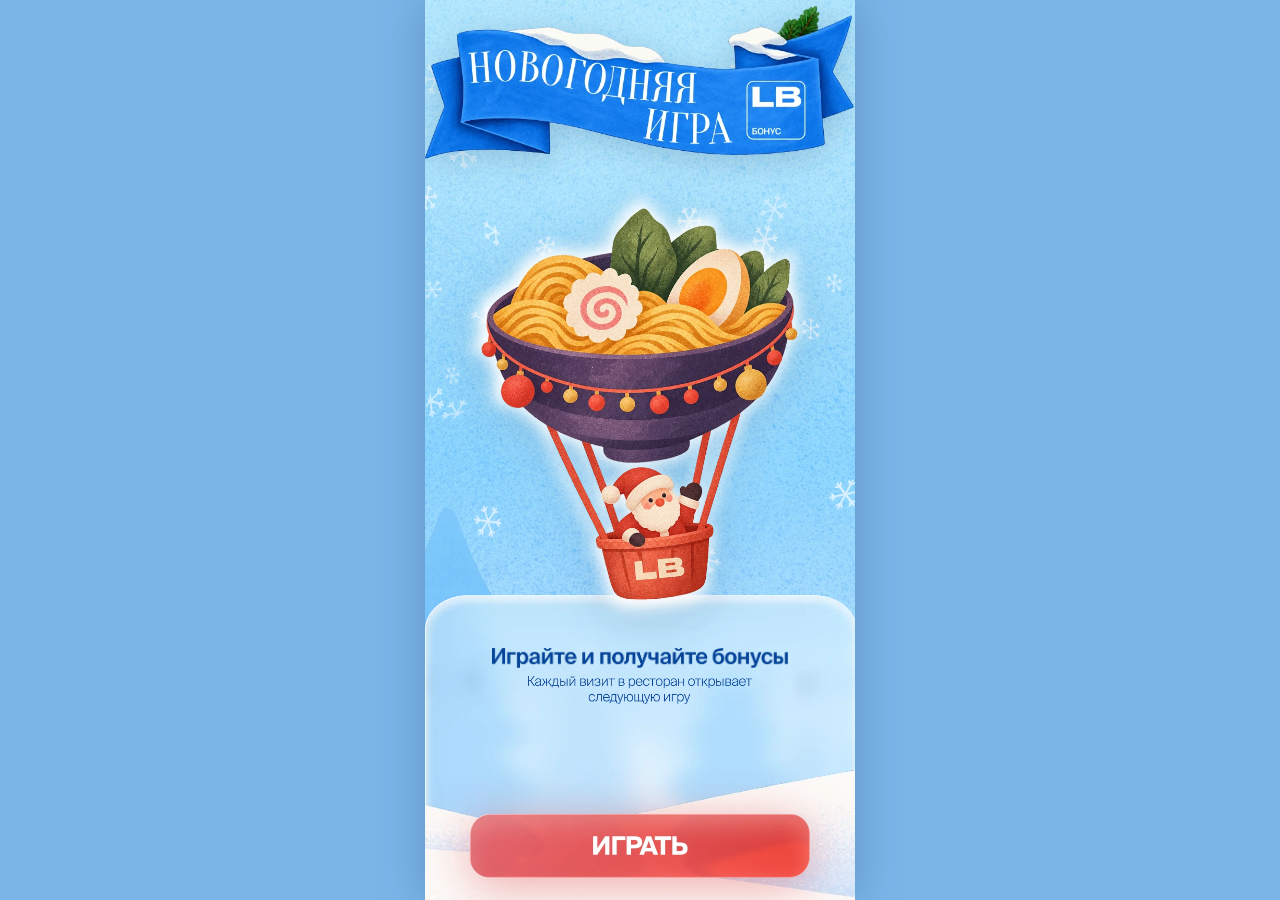
==== commit f4008e79: "fix(responsive): lock #gameContainer to max-width 430px and aspect-ratio 390/844 from igra_lovlya, b" ====
--- a/index.html
+++ b/index.html
@@ -8,7 +8,7 @@
     <meta name="mobile-web-app-capable" content="yes">
     <meta name="theme-color" content="#7bb5e8">
     <title>Новогодняя Игра — Полет Деда Мороза на воке</title>
-    <link rel="stylesheet" href="style.css?v=3.7.0">
+    <link rel="stylesheet" href="style.css?v=3.8.0">
     <!-- Non-blocking high performance font loading (instant page load on mobile) -->
     <link rel="preconnect" href="https://fonts.googleapis.com" crossorigin>
     <link rel="preconnect" href="https://fonts.gstatic.com" crossorigin>
@@ -210,6 +210,6 @@
     </div>
 
     <!-- Scripts -->
-    <script src="game.js?v=3.7.0"></script>
+    <script src="game.js?v=3.8.0"></script>
 </body>
 </html>
--- a/style.css
+++ b/style.css
@@ -120,13 +120,16 @@
     position: relative;
     width: 100%;
     height: 100%;
-    min-height: 100%;
-    min-height: 100dvh;
-    min-height: -webkit-fill-available;
-    max-width: 100vw;
+    height: 100dvh;
+    height: var(--app-height, 100dvh);
+    max-height: 100dvh;
+    max-height: var(--app-height, 100dvh);
+    aspect-ratio: 390 / 844;
+    max-width: min(430px, 100vw);
     background: #7bb5e8;
     overflow: hidden;
     margin: 0 auto;
+    box-shadow: 0 0 45px rgba(10, 45, 90, 0.25);
 }
 
 /* Universal Background Sky (Permanent, stable, zero repaint) */
@@ -458,7 +461,8 @@
 }
 
 .rules-card-slot {
-    width: min(324px, 84vw);
+    width: min(312px, 82vw);
+    max-height: clamp(200px, 34vh, 312px);
     aspect-ratio: 1 / 1;
     display: flex;
     align-items: center;
@@ -538,11 +542,11 @@
 }
 
 .rules-btn-skip {
-    margin-top: -38px;
+    margin-top: -34px;
 }
 
 .rules-btn-img {
-    width: min(358px, 94vw);
+    width: min(326px, 86vw);
     height: auto;
     object-fit: contain;
     display: block;
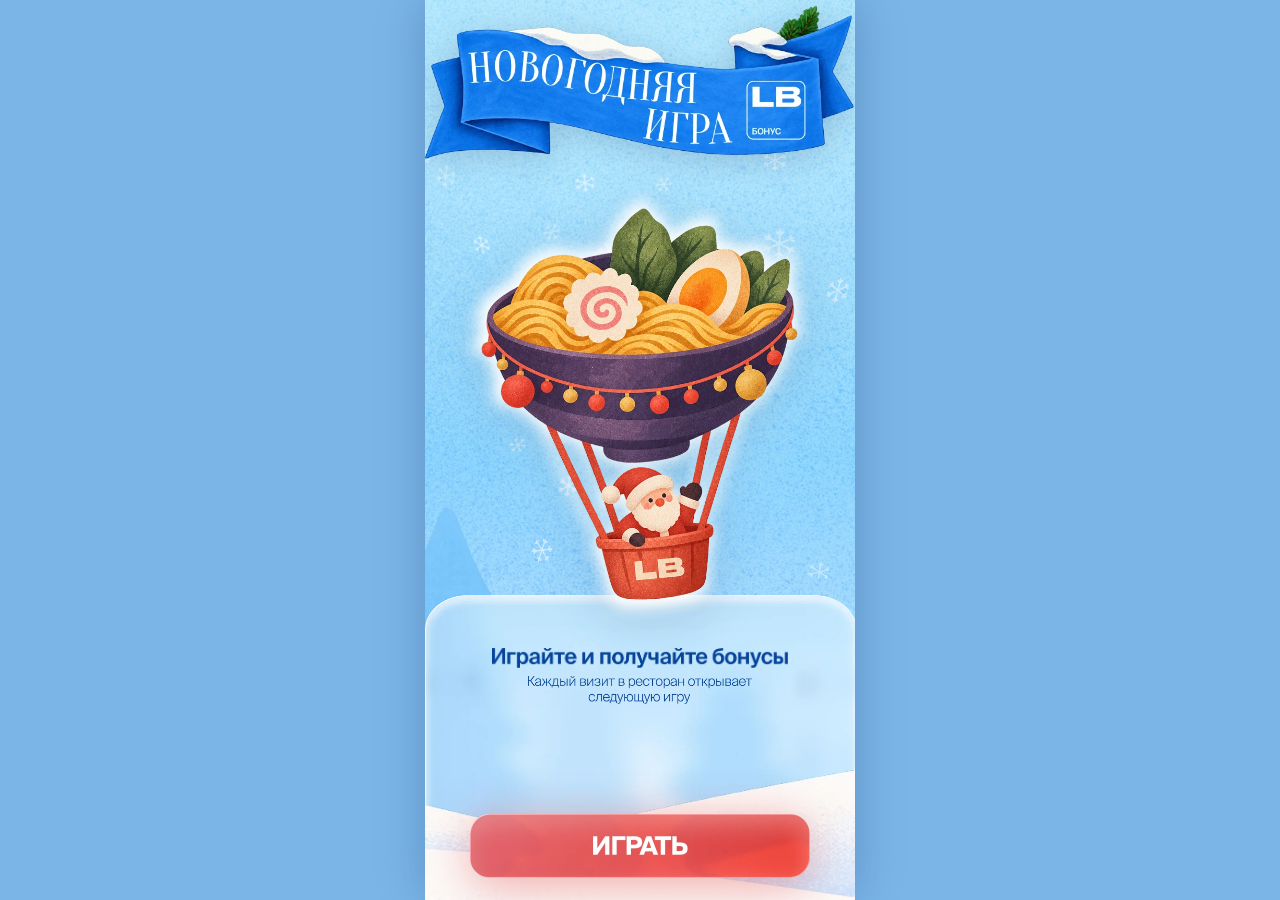
==== commit b78340e8: "feat(ui): match rules card size to result screen card (width: min(326px, 84vw)), reduce result butto" ====
--- a/index.html
+++ b/index.html
@@ -8,7 +8,7 @@
     <meta name="mobile-web-app-capable" content="yes">
     <meta name="theme-color" content="#7bb5e8">
     <title>Новогодняя Игра — Полет Деда Мороза на воке</title>
-    <link rel="stylesheet" href="style.css?v=3.8.0">
+    <link rel="stylesheet" href="style.css?v=3.9.0">
     <!-- Non-blocking high performance font loading (instant page load on mobile) -->
     <link rel="preconnect" href="https://fonts.googleapis.com" crossorigin>
     <link rel="preconnect" href="https://fonts.gstatic.com" crossorigin>
@@ -210,6 +210,6 @@
     </div>
 
     <!-- Scripts -->
-    <script src="game.js?v=3.8.0"></script>
+    <script src="game.js?v=3.9.0"></script>
 </body>
 </html>
--- a/style.css
+++ b/style.css
@@ -461,8 +461,7 @@
 }
 
 .rules-card-slot {
-    width: min(312px, 82vw);
-    max-height: clamp(200px, 34vh, 312px);
+    width: min(326px, 84vw);
     aspect-ratio: 1 / 1;
     display: flex;
     align-items: center;
@@ -730,7 +729,7 @@
 }
 
 .result-action-btn:nth-child(2) {
-    margin-top: -18px;
+    margin-top: -30px;
 }
 
 .result-btn-img {
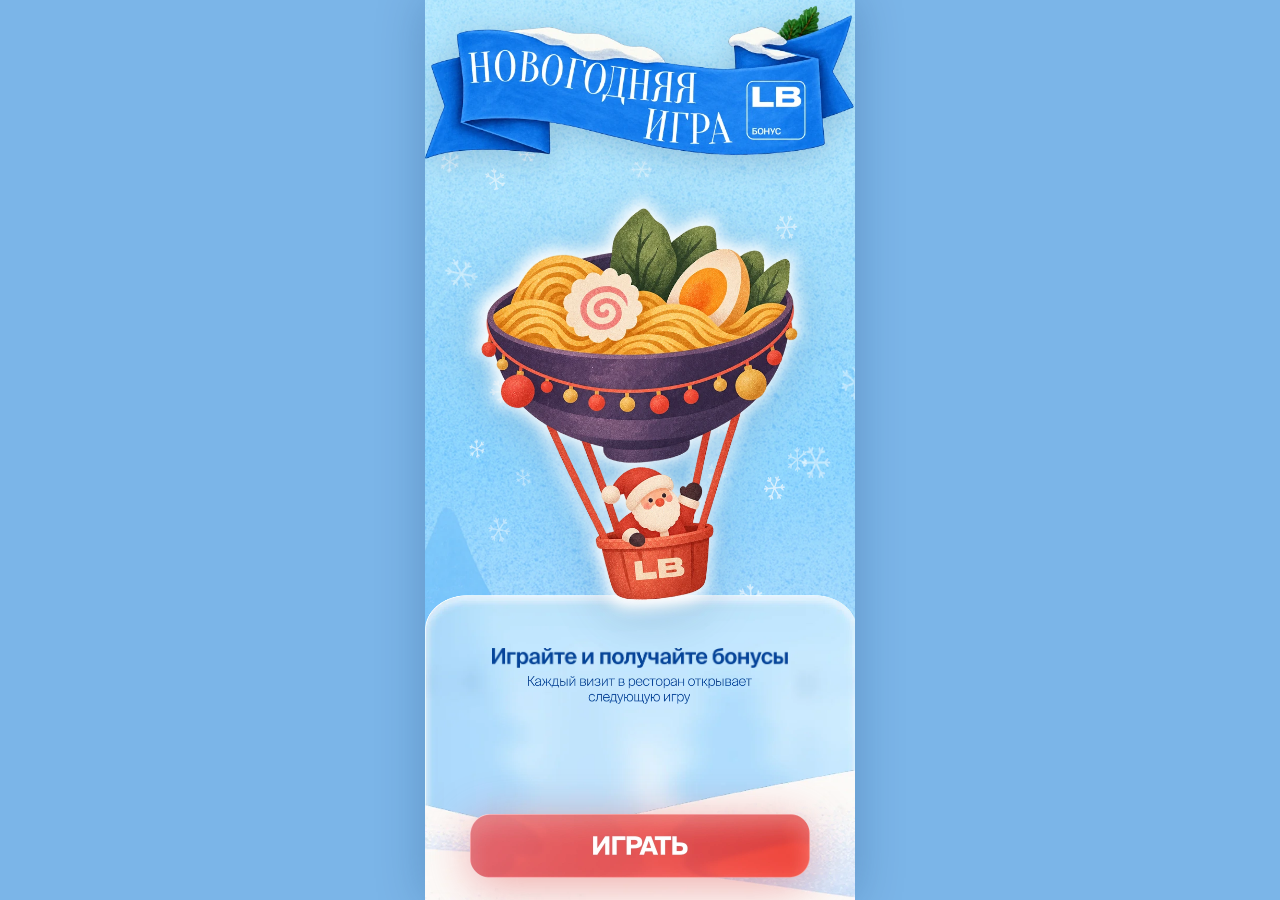
==== commit 9366feee: "feat(ui): transfer Screen 2 (rules) and Screen 4 (results) styles 1:1 from igra_lovlya, bump v4.0.0" ====
--- a/index.html
+++ b/index.html
@@ -8,7 +8,7 @@
     <meta name="mobile-web-app-capable" content="yes">
     <meta name="theme-color" content="#7bb5e8">
     <title>Новогодняя Игра — Полет Деда Мороза на воке</title>
-    <link rel="stylesheet" href="style.css?v=3.9.0">
+    <link rel="stylesheet" href="style.css?v=4.0.0">
     <!-- Non-blocking high performance font loading (instant page load on mobile) -->
     <link rel="preconnect" href="https://fonts.googleapis.com" crossorigin>
     <link rel="preconnect" href="https://fonts.gstatic.com" crossorigin>
@@ -210,6 +210,6 @@
     </div>
 
     <!-- Scripts -->
-    <script src="game.js?v=3.9.0"></script>
+    <script src="game.js?v=4.0.0"></script>
 </body>
 </html>
--- a/style.css
+++ b/style.css
@@ -402,7 +402,7 @@
 }
 
 /* ========================================================
-   SCREEN 2: ЭКРАН ПРАВИЛ (1:1 из игра_ловля)
+   SCREEN 2: ЭКРАН ПРАВИЛ
    ======================================================== */
 .rules-screen-container {
     position: absolute;
@@ -444,7 +444,6 @@
     flex-shrink: 0;
     pointer-events: none;
     filter: drop-shadow(0 6px 16px rgba(10, 45, 90, 0.20));
-    image-rendering: -webkit-optimize-contrast;
 }
 
 .rules-card-container {
@@ -461,7 +460,7 @@
 }
 
 .rules-card-slot {
-    width: min(326px, 84vw);
+    width: min(324px, 84vw);
     aspect-ratio: 1 / 1;
     display: flex;
     align-items: center;
@@ -541,11 +540,11 @@
 }
 
 .rules-btn-skip {
-    margin-top: -34px;
+    margin-top: -38px;
 }
 
 .rules-btn-img {
-    width: min(326px, 86vw);
+    width: min(358px, 94vw);
     height: auto;
     object-fit: contain;
     display: block;
@@ -564,8 +563,9 @@
     filter: brightness(0.95);
 }
 
+
 /* ========================================================
-   SCREEN 4: RESULT SCREEN (Размер плашек и кнопок 1:1 из игра 3 в ряд)
+   SCREEN 4: RESULT SCREEN (1:1 из игра_ловля)
    ======================================================== */
 .result-screen-container {
     position: absolute;
@@ -578,8 +578,8 @@
     align-items: center;
     justify-content: space-between;
     padding-top: calc(max(8px, env(safe-area-inset-top)) + 2px);
-    padding-bottom: calc(max(26px, env(safe-area-inset-bottom)) + 18px);
-    animation: fadeInScreen 0.28s ease-out;
+    padding-bottom: calc(max(14px, env(safe-area-inset-bottom)) + 6px);
+    animation: fadeInScreen 0.3s ease-out forwards;
     pointer-events: auto;
 }
 
@@ -603,7 +603,7 @@
     filter: drop-shadow(0 6px 16px rgba(10, 45, 90, 0.20));
 }
 
-/* Центральная плашка набранных баллов (1:1 из игра 3 в ряд) */
+/* Центральная плашка */
 .result-card-container {
     flex: 1;
     width: 100%;
@@ -647,7 +647,6 @@
     padding-top: 26%;
 }
 
-/* Строка динамического счета "+300" и большая монетка */
 .result-score-row {
     display: flex;
     align-items: center;
@@ -677,7 +676,6 @@
     flex-shrink: 0;
 }
 
-/* Блок статистики: Осталось попыток / Лучший результат */
 .result-stats-block {
     display: flex;
     flex-direction: column;
@@ -696,7 +694,6 @@
     text-align: center;
 }
 
-/* Нижний блок кнопок */
 .result-bottom-box {
     width: 100%;
     display: flex;
@@ -718,26 +715,26 @@
     display: flex;
     justify-content: center;
     align-items: center;
-    width: min(348px, 90vw);
+    width: min(358px, 94vw);
     transition: transform 0.12s ease, filter 0.12s ease;
-    -webkit-tap-highlight-color: transparent;
+}
+
+.result-btn-img {
+    width: 100%;
+    height: auto;
+    object-fit: contain;
+    display: block;
+    pointer-events: none;
+}
+
+.result-btn-retry,
+.result-action-btn:nth-child(2) {
+    margin-top: -38px;
 }
 
 .result-action-btn:active {
     transform: scale(0.96);
     filter: brightness(0.95);
-}
-
-.result-action-btn:nth-child(2) {
-    margin-top: -30px;
-}
-
-.result-btn-img {
-    width: 100%;
-    height: auto;
-    object-fit: contain;
-    display: block;
-    pointer-events: none;
 }
 
 
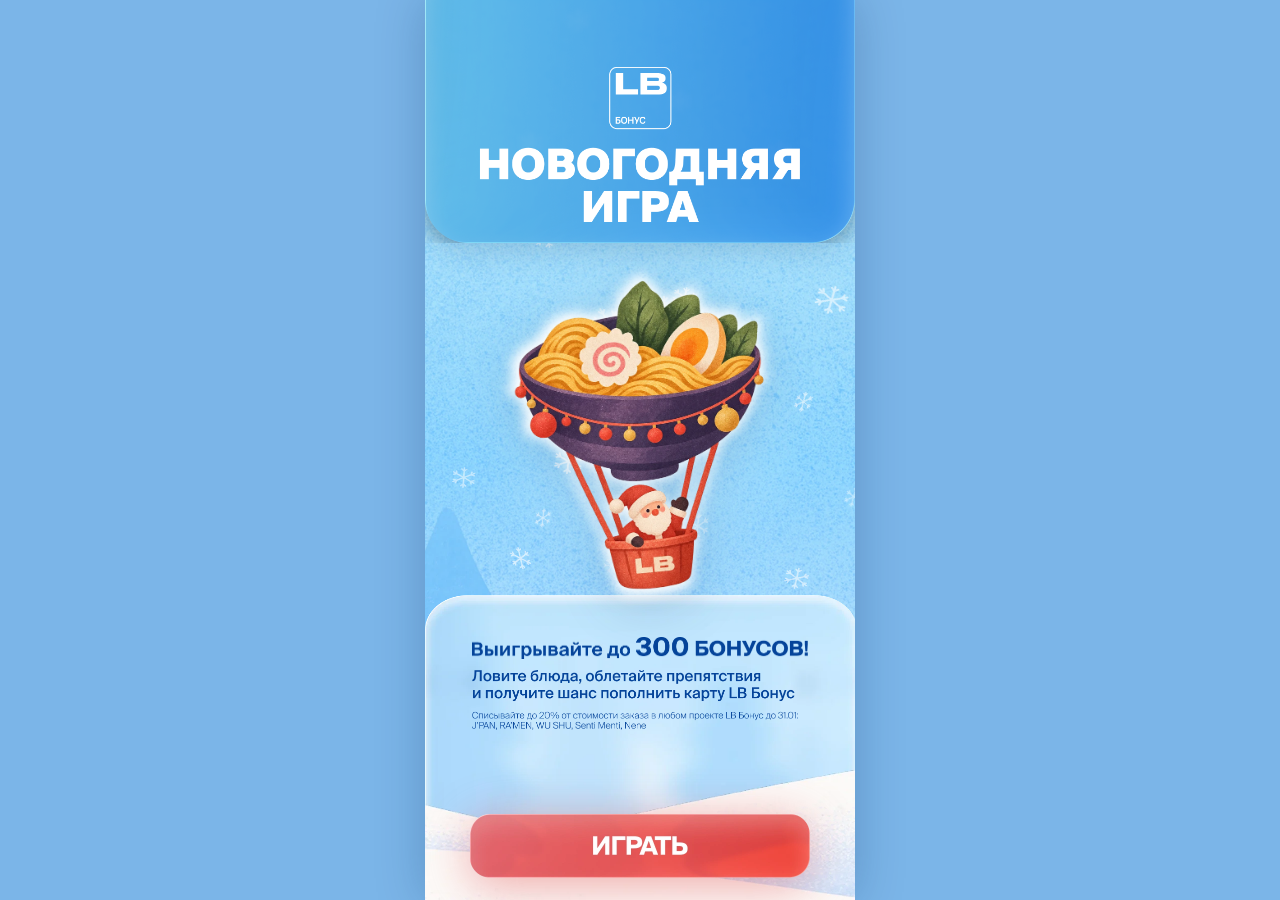
==== commit d51e9654: "feat(ui): new top header plates on all screens, updated cover title and subtitle PNGs, bump v5.0.0" ====
--- a/index.html
+++ b/index.html
@@ -8,7 +8,7 @@
     <meta name="mobile-web-app-capable" content="yes">
     <meta name="theme-color" content="#7bb5e8">
     <title>Новогодняя Игра — Полет Деда Мороза на воке</title>
-    <link rel="stylesheet" href="style.css?v=4.0.0">
+    <link rel="stylesheet" href="style.css?v=5.0.0">
     <!-- Non-blocking high performance font loading (instant page load on mobile) -->
     <link rel="preconnect" href="https://fonts.googleapis.com" crossorigin>
     <link rel="preconnect" href="https://fonts.gstatic.com" crossorigin>
@@ -17,7 +17,7 @@
         <link rel="stylesheet" href="https://fonts.googleapis.com/css2?family=Cormorant+Garamond:wght@600;700&family=Oranienbaum&family=Rubik:ital,wght@0,400;0,600;0,700;0,800;0,900;1,700;1,900&display=swap">
     </noscript>
     <!-- Preload critical screen transition assets for 100% flicker-free navigation -->
-    <link rel="preload" as="image" href="assets/rules_title_banner.webp?v=3.2.0">
+    <link rel="preload" as="image" href="assets/header_rules.png?v=5.0.0">
     <link rel="preload" as="image" href="assets/rules_card_1.webp">
     <link rel="preload" as="image" href="assets/rules_card_2.webp">
     <link rel="preload" as="image" href="assets/rules_card_3.webp">
@@ -62,7 +62,7 @@
         <!-- SCREEN 1: Cover Screen -->
         <div id="startScreen" class="cover-elements-container">
             <div class="cover-top-box">
-                <img src="assets/cover_title_banner.webp" class="cover-ribbon-banner" alt="Новогодняя Игра">
+                <img src="assets/header_cover.png?v=5.0.0" class="cover-ribbon-banner" alt="Новогодняя Игра">
             </div>
             <div class="cover-santa-wrapper">
                 <div class="santa-glow-circle"></div>
@@ -72,8 +72,8 @@
                 <img src="assets/cover_plate.webp" class="cover-plate-bg" alt="Плашка">
                 <div class="cover-plate-content">
                     <div class="cover-text-group">
-                        <img src="assets/cover_title.webp?v=3.1.0" class="cover-title-img" alt="Играйте и получайте бонусы">
-                        <img src="assets/cover_subtitle.webp?v=3.1.0" class="cover-subtitle-img" alt="Каждый визит в ресторан открывает следующую игру">
+                        <img src="assets/cover_title_v2.png?v=5.0.0" class="cover-title-img" alt="Выигрывайте до 300 БОНУСОВ!">
+                        <img src="assets/cover_subtitle_v2.png?v=5.0.0" class="cover-subtitle-img" alt="Ловите блюда, облетайте препятствия и получите шанс пополнить карту LB Бонус">
                     </div>
                     <button id="playBtn" class="cover-play-btn" type="button" aria-label="ИГРАТЬ">
                         <img src="assets/cover_btn_play.webp?v=3.4.0" class="cover-play-btn-img" alt="ИГРАТЬ">
@@ -85,7 +85,7 @@
         <div id="rulesScreen" class="rules-screen-container hidden">
             <!-- 1. Top Ribbon Banner -->
             <div class="rules-top-box">
-                <img src="assets/rules_title_banner.webp?v=3.2.0" class="rules-ribbon-banner" alt="Правила">
+                <img src="assets/header_rules.png?v=5.0.0" class="rules-ribbon-banner" alt="Пробный полёт">
             </div>
 
             <!-- 2. Central Card Slider & Pagination Dots -->
@@ -144,9 +144,9 @@
             <!-- Зимняя ель слева (Figma 1:1) -->
             <img src="assets/rules_fir_tree.webp" class="rules-fir-tree" alt="Елка">
 
-            <!-- Верхняя лента "УРОВЕНЬ: ЧЕМПИОН" -->
+            <!-- Верхняя лента "УРОВЕНЬ: СТАРТ" -->
             <div class="result-top-box">
-                <img src="assets/result_title_banner.webp" class="result-ribbon-banner" alt="Уровень: Чемпион">
+                <img src="assets/header_result.png?v=5.0.0" class="result-ribbon-banner" alt="Уровень: Старт">
             </div>
 
             <!-- Центральная плашка с блюдами и динамическими баллами -->
@@ -183,7 +183,7 @@
         <div id="finalScreen" class="exit-screen-container hidden">
             <!-- Верхняя праздничная лента "СПАСИБО ЗА ВИЗИТ!" -->
             <div class="exit-ribbon-wrapper">
-                <img src="assets/final_title_banner.webp?v=3.0.0" class="exit-ribbon-banner" alt="Спасибо за визит!">
+                <img src="assets/header_final.png?v=5.0.0" class="exit-ribbon-banner" alt="Спасибо за визит!">
             </div>
 
             <!-- Персонаж: Дед Мороз в воздушном шаре-воке с черной картой LB -->
@@ -210,6 +210,6 @@
     </div>
 
     <!-- Scripts -->
-    <script src="game.js?v=4.0.0"></script>
+    <script src="game.js?v=5.0.0"></script>
 </body>
 </html>
--- a/style.css
+++ b/style.css
@@ -227,7 +227,7 @@
     width: 100%;
     display: flex;
     justify-content: center;
-    padding-top: calc(max(6px, env(safe-area-inset-top)));
+    padding-top: 0;
     z-index: 6;
     flex-shrink: 0;
     pointer-events: none;
@@ -235,10 +235,11 @@
 }
 
 .cover-ribbon-banner {
-    width: 100vw;
+    width: 100%;
     max-width: 100%;
     height: auto;
-    object-fit: contain;
+    object-fit: cover;
+    display: block;
     flex-shrink: 0;
     pointer-events: none;
     filter: drop-shadow(0 6px 16px rgba(10, 45, 90, 0.20));
@@ -246,7 +247,7 @@
 
 .cover-santa-wrapper {
     position: relative;
-    top: 15px;
+    top: 4px;
     flex: 1;
     min-height: 0;
     width: 100%;
@@ -255,8 +256,8 @@
     align-items: center;
     z-index: 10;
     pointer-events: none;
-    margin-top: -10px;
-    margin-bottom: -15px;
+    margin-top: 0;
+    margin-bottom: -10px;
 }
 
 .santa-glow-circle {
@@ -337,7 +338,7 @@
     flex-direction: column;
     align-items: center;
     justify-content: flex-start;
-    padding-top: clamp(34px, 4.8vh, 44px);
+    padding-top: clamp(28px, 4.2vh, 40px);
     padding-left: 20px;
     padding-right: 20px;
     padding-bottom: calc(max(16px, env(safe-area-inset-bottom)) + 6px);
@@ -345,29 +346,33 @@
 }
 
 .cover-text-group {
-    width: min(320px, 88vw);
-    display: flex;
-    flex-direction: column;
-    align-items: center;
+    width: min(336px, 88vw);
+    display: flex;
+    flex-direction: column;
+    align-items: flex-start;
     justify-content: flex-start;
-    margin-top: 10px;
-    margin-bottom: clamp(10px, 1.8vh, 18px);
+    margin-top: 4px;
+    margin-bottom: clamp(10px, 1.8vh, 16px);
     flex-shrink: 0;
 }
 
 .cover-title-img {
-    width: calc(min(320px, 88vw) * (289 / 312));
-    height: auto;
-    object-fit: contain;
-    display: block;
-    margin-bottom: 8px;
+    width: 100%;
+    max-width: 100%;
+    height: auto;
+    object-fit: contain;
+    object-position: left center;
+    display: block;
+    margin-bottom: clamp(8px, 1.2vh, 12px);
     flex-shrink: 0;
 }
 
 .cover-subtitle-img {
-    width: min(224px, 68vw);
-    height: auto;
-    object-fit: contain;
+    width: 97%;
+    max-width: 100%;
+    height: auto;
+    object-fit: contain;
+    object-position: left center;
     display: block;
     flex-shrink: 0;
 }
@@ -430,17 +435,18 @@
     width: 100%;
     display: flex;
     justify-content: center;
-    padding-top: calc(max(4px, env(safe-area-inset-top)));
+    padding-top: 0;
     z-index: 11;
     flex-shrink: 0;
     pointer-events: none;
 }
 
 .rules-ribbon-banner {
-    width: 100vw;
+    width: 100%;
     max-width: 100%;
     height: auto;
-    object-fit: contain;
+    object-fit: cover;
+    display: block;
     flex-shrink: 0;
     pointer-events: none;
     filter: drop-shadow(0 6px 16px rgba(10, 45, 90, 0.20));
@@ -577,7 +583,7 @@
     flex-direction: column;
     align-items: center;
     justify-content: space-between;
-    padding-top: calc(max(8px, env(safe-area-inset-top)) + 2px);
+    padding-top: 0;
     padding-bottom: calc(max(14px, env(safe-area-inset-bottom)) + 6px);
     animation: fadeInScreen 0.3s ease-out forwards;
     pointer-events: auto;
@@ -595,10 +601,10 @@
 }
 
 .result-ribbon-banner {
-    width: 100vw;
+    width: 100%;
     max-width: 100%;
     height: auto;
-    object-fit: contain;
+    object-fit: cover;
     display: block;
     filter: drop-shadow(0 6px 16px rgba(10, 45, 90, 0.20));
 }
@@ -997,28 +1003,28 @@
     display: flex;
     justify-content: center;
     align-items: center;
-    padding-top: calc(max(6px, env(safe-area-inset-top)));
+    padding-top: 0;
     z-index: 10;
     pointer-events: none;
 }
 
 .exit-ribbon-banner {
-    width: 100vw;
+    width: 100%;
     max-width: 100%;
     height: auto;
-    object-fit: contain;
+    object-fit: cover;
     filter: drop-shadow(0 8px 20px rgba(10, 45, 90, 0.22));
     display: block;
 }
 
 .exit-santa-wrapper {
     position: absolute;
-    top: 20%;
+    top: 25%;
     left: 50%;
     transform: translateX(-50%);
     width: min(334px, 88vw);
-    height: 47%;
-    max-height: 414px;
+    height: 42%;
+    max-height: 380px;
     display: flex;
     justify-content: center;
     align-items: center;
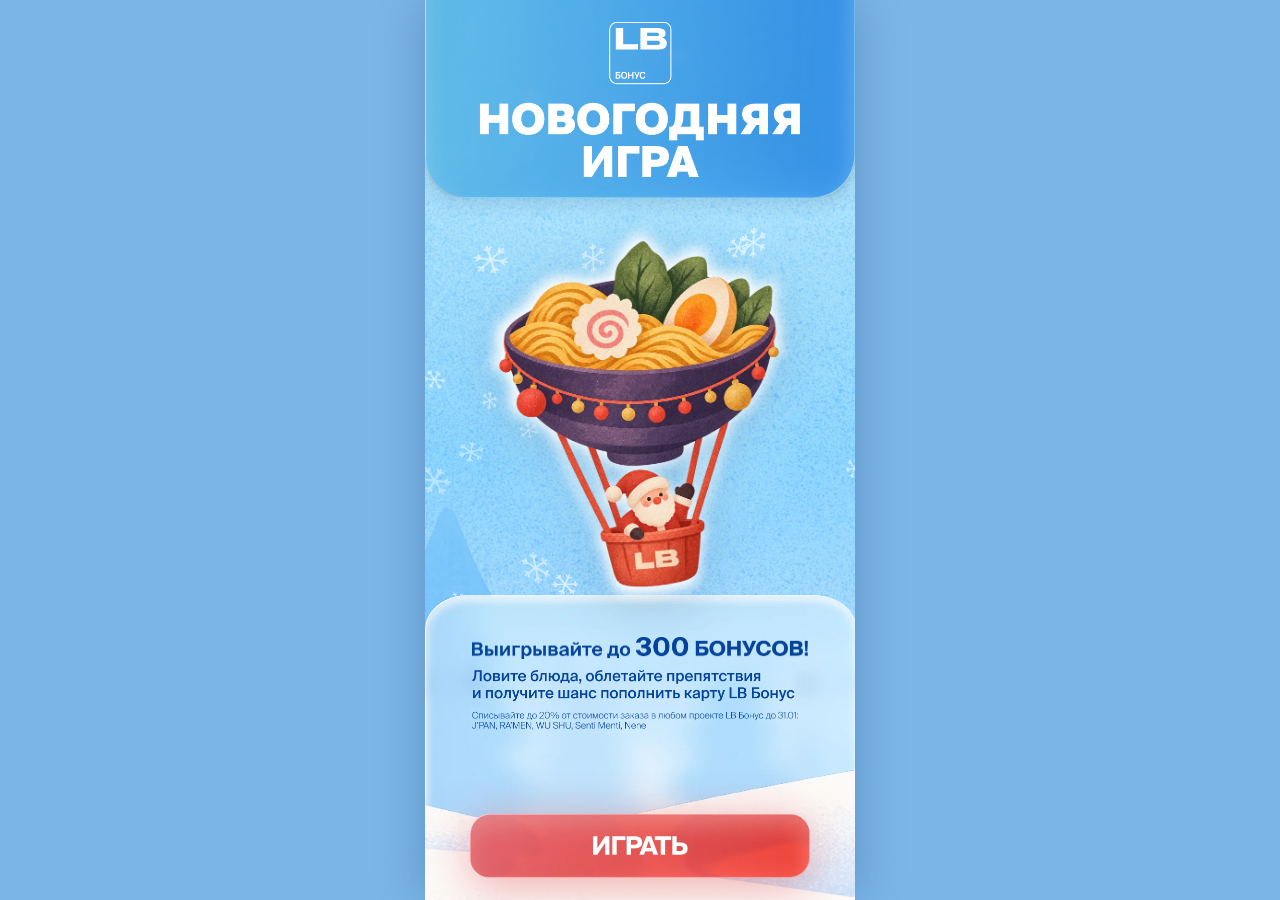
==== commit 6a9e2bb4: "fix(ui): compact header height, clip corner shadow artifacts, fix rules card spacing, bump v5.1.0" ====
--- a/index.html
+++ b/index.html
@@ -8,7 +8,7 @@
     <meta name="mobile-web-app-capable" content="yes">
     <meta name="theme-color" content="#7bb5e8">
     <title>Новогодняя Игра — Полет Деда Мороза на воке</title>
-    <link rel="stylesheet" href="style.css?v=5.0.0">
+    <link rel="stylesheet" href="style.css?v=5.1.0">
     <!-- Non-blocking high performance font loading (instant page load on mobile) -->
     <link rel="preconnect" href="https://fonts.googleapis.com" crossorigin>
     <link rel="preconnect" href="https://fonts.gstatic.com" crossorigin>
@@ -210,6 +210,6 @@
     </div>
 
     <!-- Scripts -->
-    <script src="game.js?v=5.0.0"></script>
+    <script src="game.js?v=5.1.0"></script>
 </body>
 </html>
--- a/style.css
+++ b/style.css
@@ -231,18 +231,20 @@
     z-index: 6;
     flex-shrink: 0;
     pointer-events: none;
-    overflow: visible;
+    overflow: hidden;
+    border-radius: 0 0 36px 36px;
+    box-shadow: 0 6px 18px rgba(10, 45, 90, 0.14);
 }
 
 .cover-ribbon-banner {
     width: 100%;
     max-width: 100%;
-    height: auto;
+    height: clamp(166px, 22vh, 212px);
     object-fit: cover;
-    display: block;
-    flex-shrink: 0;
-    pointer-events: none;
-    filter: drop-shadow(0 6px 16px rgba(10, 45, 90, 0.20));
+    object-position: center bottom;
+    display: block;
+    flex-shrink: 0;
+    pointer-events: none;
 }
 
 .cover-santa-wrapper {
@@ -439,17 +441,20 @@
     z-index: 11;
     flex-shrink: 0;
     pointer-events: none;
+    overflow: hidden;
+    border-radius: 0 0 36px 36px;
+    box-shadow: 0 6px 18px rgba(10, 45, 90, 0.14);
 }
 
 .rules-ribbon-banner {
     width: 100%;
     max-width: 100%;
-    height: auto;
+    height: clamp(138px, 19vh, 190px);
     object-fit: cover;
-    display: block;
-    flex-shrink: 0;
-    pointer-events: none;
-    filter: drop-shadow(0 6px 16px rgba(10, 45, 90, 0.20));
+    object-position: center bottom;
+    display: block;
+    flex-shrink: 0;
+    pointer-events: none;
 }
 
 .rules-card-container {
@@ -459,14 +464,15 @@
     flex-direction: column;
     align-items: center;
     justify-content: center;
-    padding: 0 8px;
+    padding: 8px 8px 0;
     margin-top: 0;
     margin-bottom: 0;
     z-index: 12;
+    min-height: 0;
 }
 
 .rules-card-slot {
-    width: min(324px, 84vw);
+    width: min(324px, 84vw, 43vh);
     aspect-ratio: 1 / 1;
     display: flex;
     align-items: center;
@@ -598,15 +604,18 @@
     flex-shrink: 0;
     pointer-events: none;
     z-index: 12;
+    overflow: hidden;
+    border-radius: 0 0 36px 36px;
+    box-shadow: 0 6px 18px rgba(10, 45, 90, 0.14);
 }
 
 .result-ribbon-banner {
     width: 100%;
     max-width: 100%;
-    height: auto;
+    height: clamp(138px, 19vh, 190px);
     object-fit: cover;
-    display: block;
-    filter: drop-shadow(0 6px 16px rgba(10, 45, 90, 0.20));
+    object-position: center bottom;
+    display: block;
 }
 
 /* Центральная плашка */
@@ -1006,14 +1015,17 @@
     padding-top: 0;
     z-index: 10;
     pointer-events: none;
+    overflow: hidden;
+    border-radius: 0 0 36px 36px;
+    box-shadow: 0 6px 18px rgba(10, 45, 90, 0.14);
 }
 
 .exit-ribbon-banner {
     width: 100%;
     max-width: 100%;
-    height: auto;
+    height: clamp(166px, 22vh, 212px);
     object-fit: cover;
-    filter: drop-shadow(0 8px 20px rgba(10, 45, 90, 0.22));
+    object-position: center bottom;
     display: block;
 }
 
